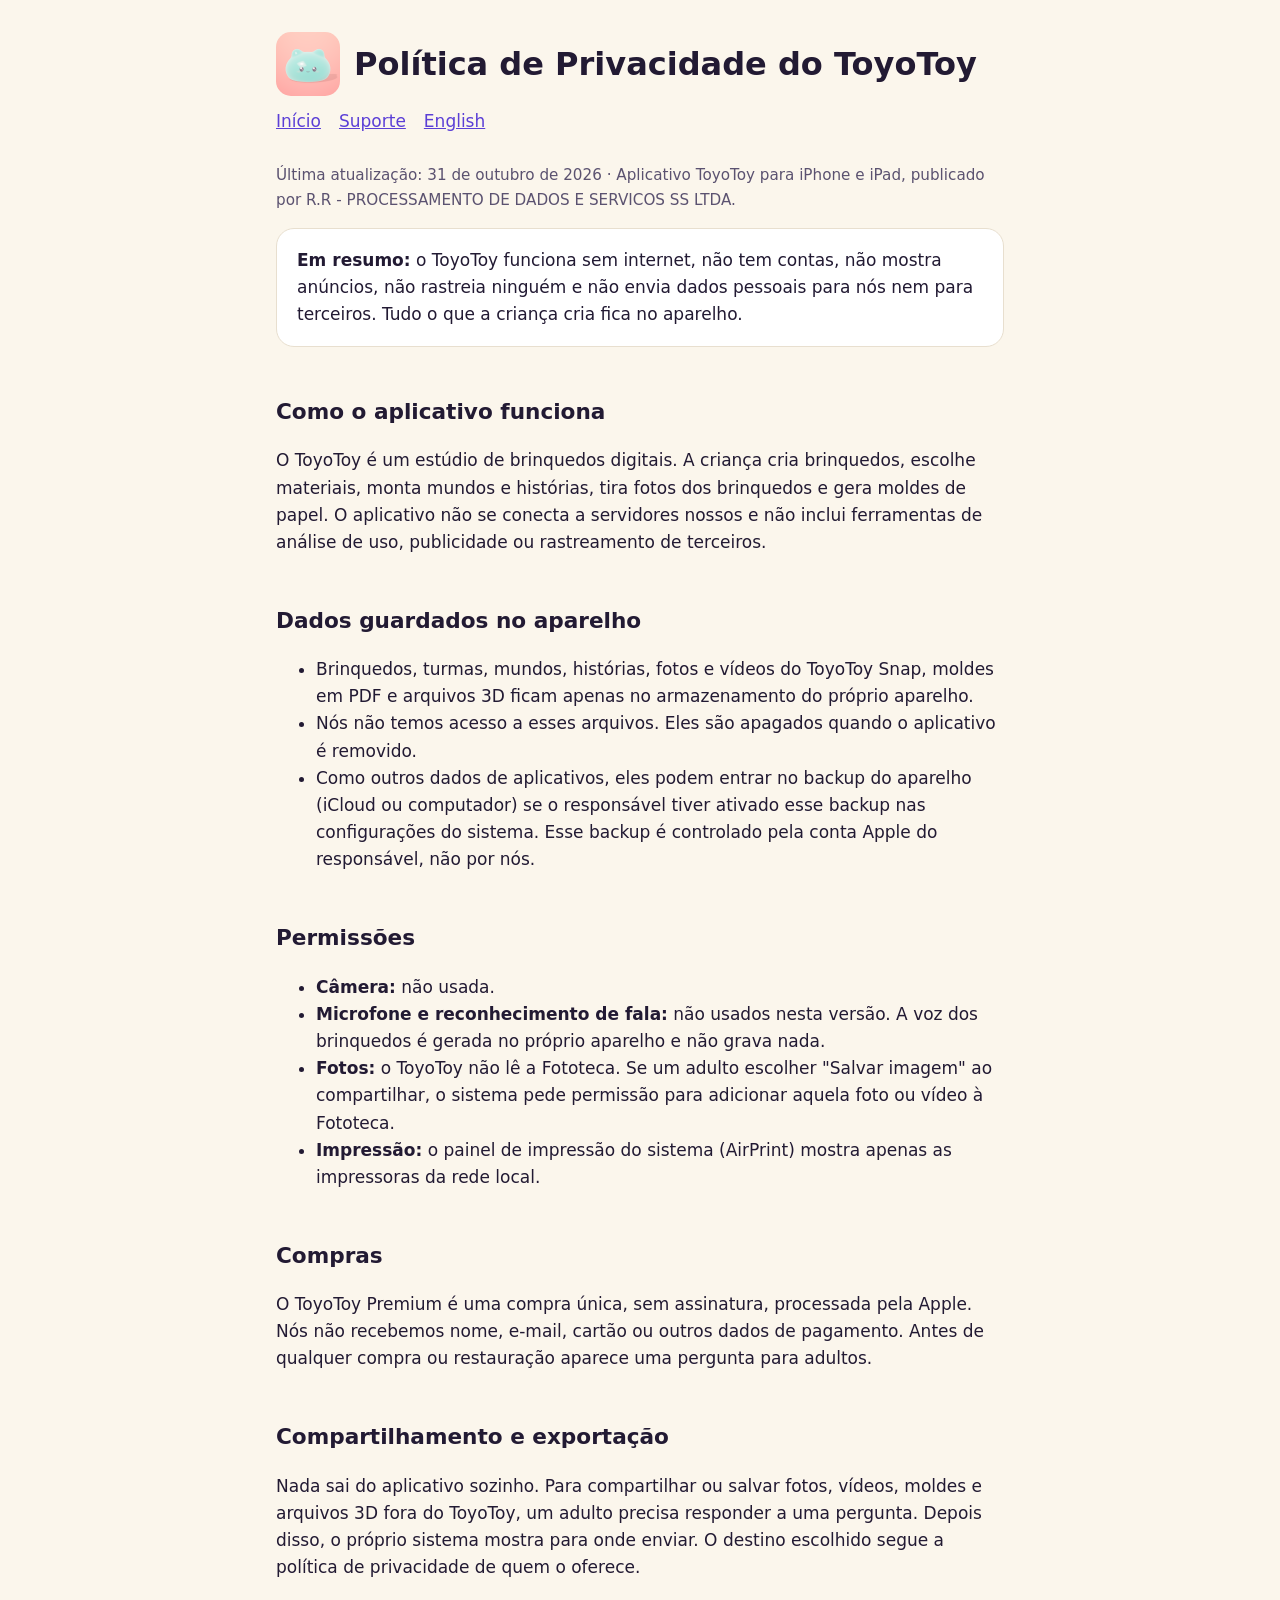
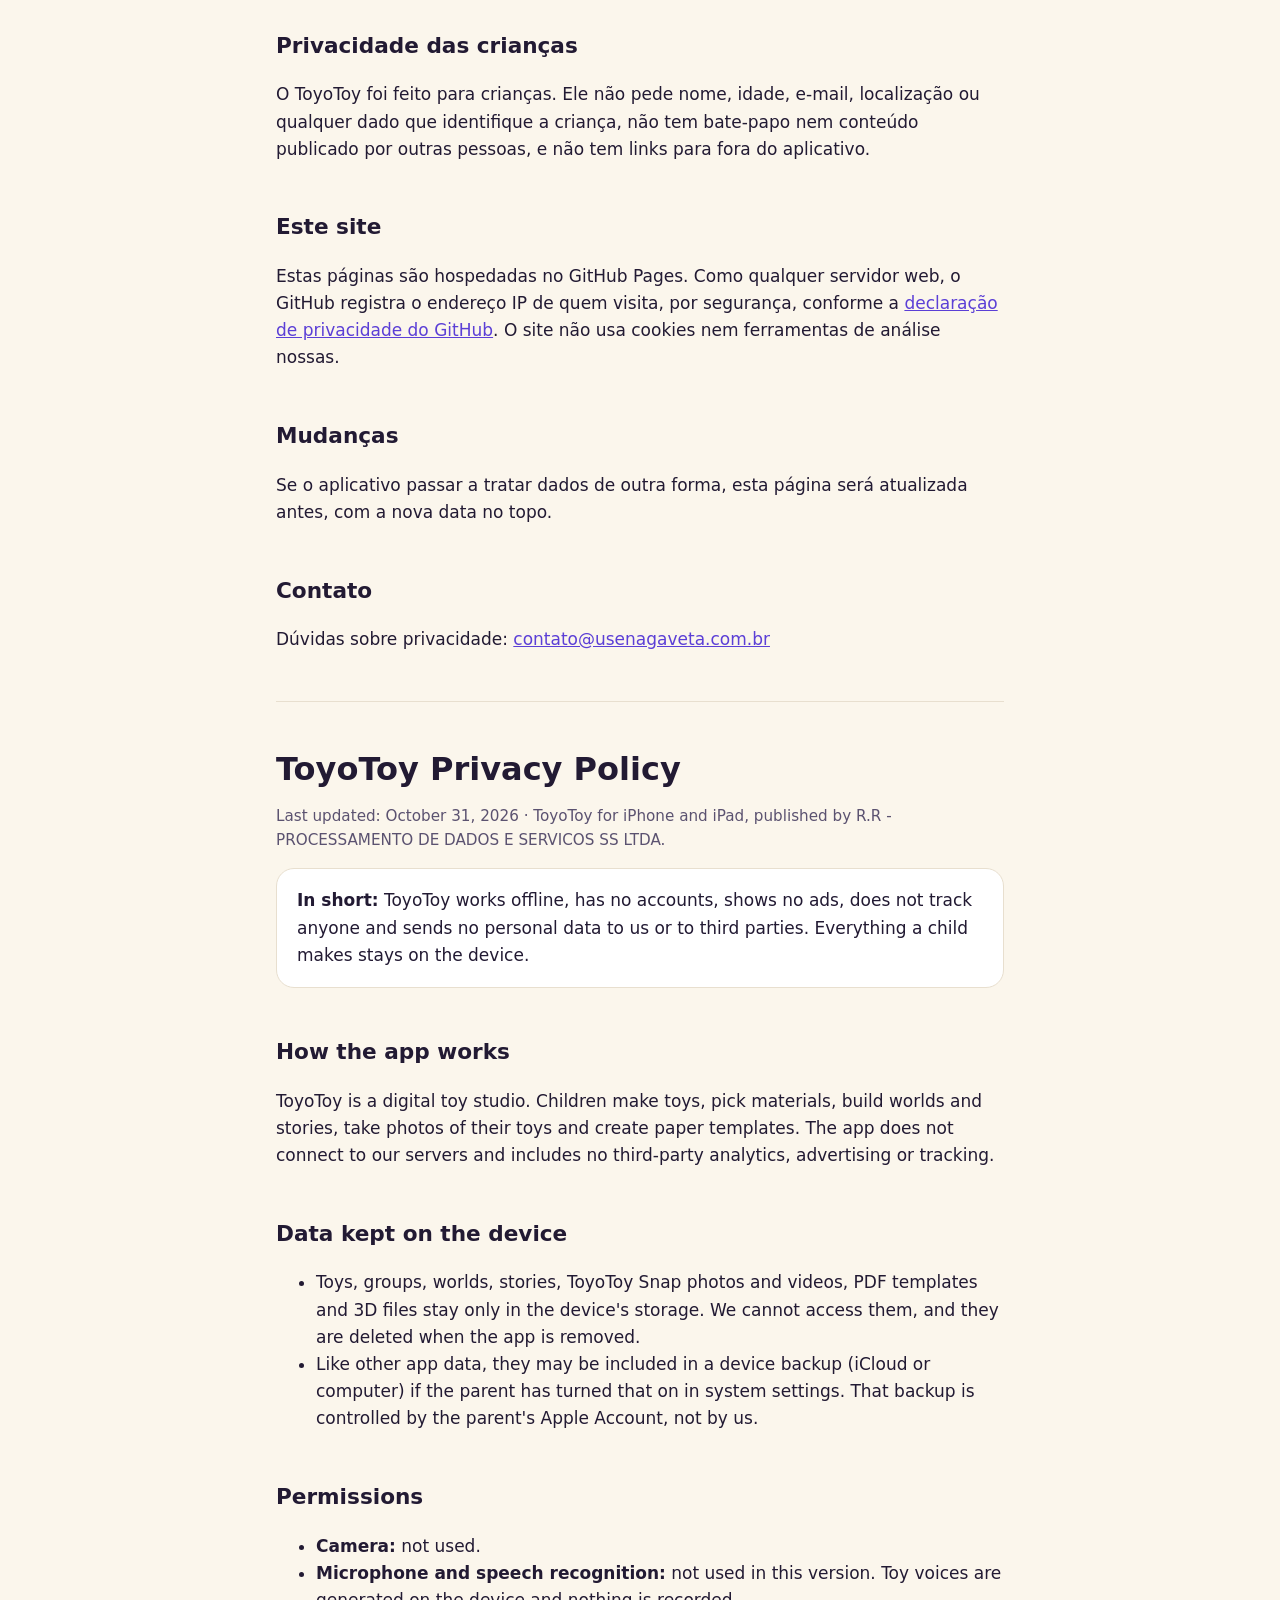
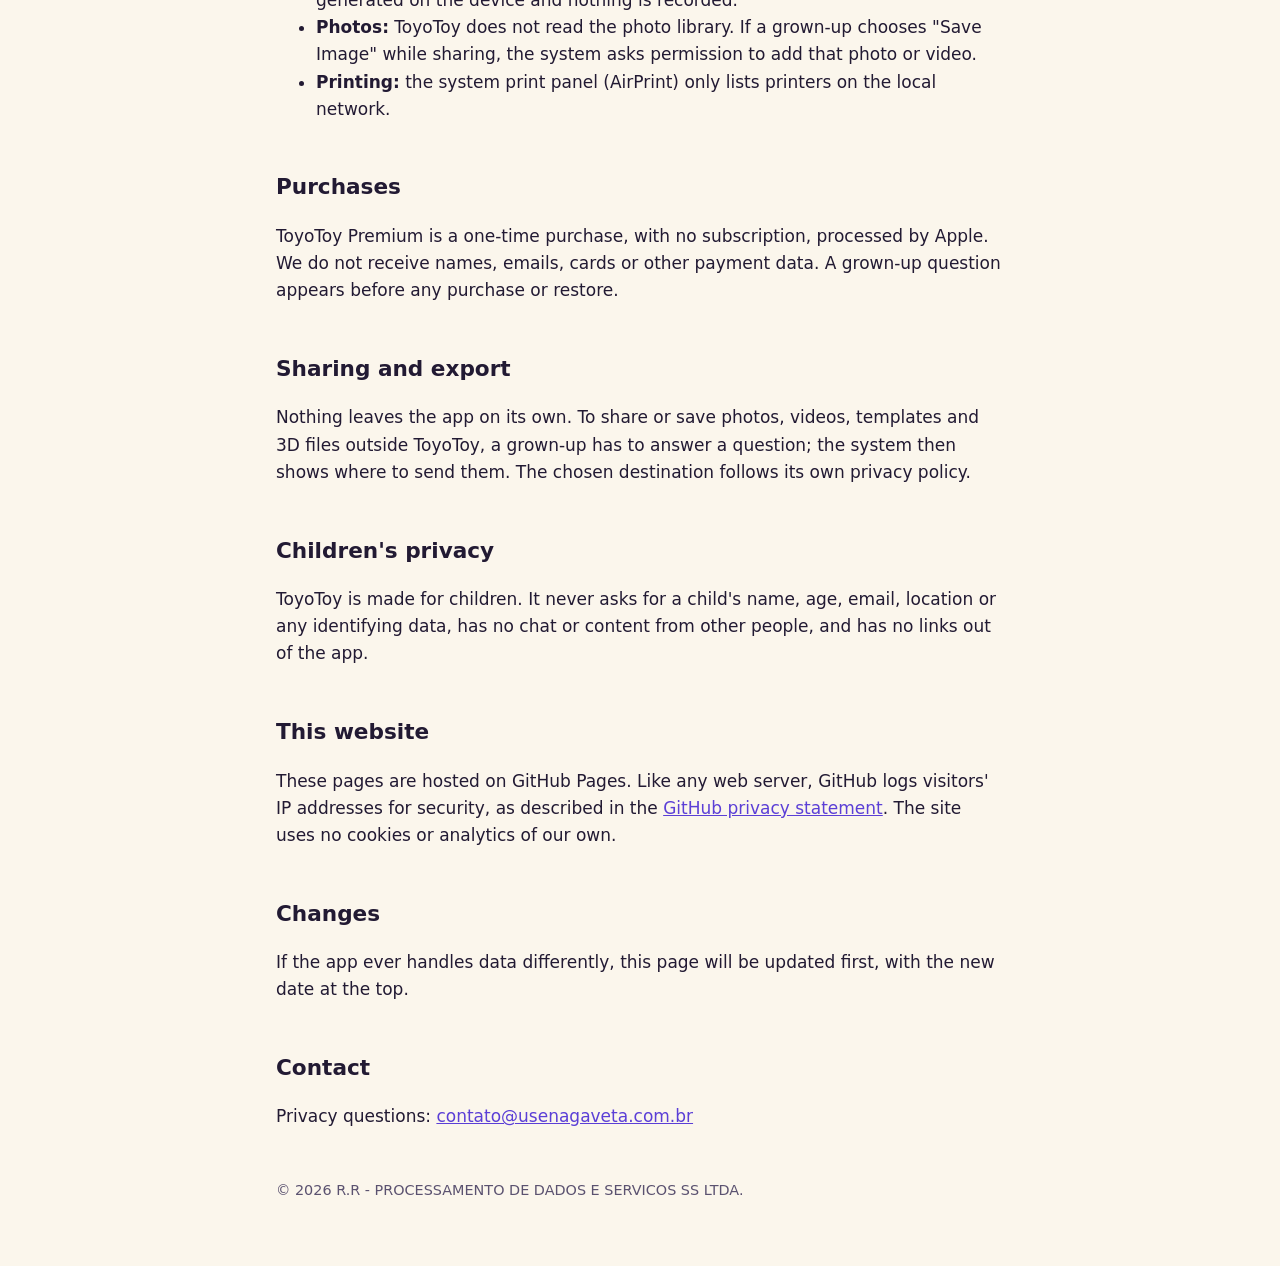
==== privacidade.html @ 82be29bc "Site público do ToyoToy: suporte e privacidade Co-Authored-By: Claude Opus 5.5 <noreply@anthropic.co" ====
<!doctype html>
<html lang="pt-BR">
<head>
<meta charset="utf-8">
<meta name="viewport" content="width=device-width, initial-scale=1">
<title>Privacidade ToyoToy</title>
<link rel="stylesheet" href="estilo.css">
</head>
<body>
<main>
<header><img src="icone.png" alt=""><h1>Política de Privacidade do ToyoToy</h1></header>
<nav><a href="index.html">Início</a><a href="suporte.html">Suporte</a><a href="#en">English</a></nav>
<p class="muted">Última atualização: 31 de outubro de 2026 · Aplicativo ToyoToy para iPhone e iPad, publicado por
R.R - PROCESSAMENTO DE DADOS E SERVICOS SS LTDA.</p>

<div class="card"><strong>Em resumo:</strong> o ToyoToy funciona sem internet, não tem contas, não mostra anúncios, não
rastreia ninguém e não envia dados pessoais para nós nem para terceiros. Tudo o que a criança cria fica no aparelho.</div>

<h2>Como o aplicativo funciona</h2>
<p>O ToyoToy é um estúdio de brinquedos digitais. A criança cria brinquedos, escolhe materiais, monta mundos e histórias,
tira fotos dos brinquedos e gera moldes de papel. O aplicativo não se conecta a servidores nossos e não inclui
ferramentas de análise de uso, publicidade ou rastreamento de terceiros.</p>

<h2>Dados guardados no aparelho</h2>
<ul>
<li>Brinquedos, turmas, mundos, histórias, fotos e vídeos do ToyoToy Snap, moldes em PDF e arquivos 3D ficam
apenas no armazenamento do próprio aparelho.</li>
<li>Nós não temos acesso a esses arquivos. Eles são apagados quando o aplicativo é removido.</li>
<li>Como outros dados de aplicativos, eles podem entrar no backup do aparelho (iCloud ou computador) se o
responsável tiver ativado esse backup nas configurações do sistema. Esse backup é controlado pela conta Apple do
responsável, não por nós.</li>
</ul>

<h2>Permissões</h2>
<ul>
<li><strong>Câmera:</strong> não usada.</li>
<li><strong>Microfone e reconhecimento de fala:</strong> não usados nesta versão. A voz dos brinquedos é gerada no
próprio aparelho e não grava nada.</li>
<li><strong>Fotos:</strong> o ToyoToy não lê a Fototeca. Se um adulto escolher "Salvar imagem" ao compartilhar, o
sistema pede permissão para adicionar aquela foto ou vídeo à Fototeca.</li>
<li><strong>Impressão:</strong> o painel de impressão do sistema (AirPrint) mostra apenas as impressoras da rede local.</li>
</ul>

<h2>Compras</h2>
<p>O ToyoToy Premium é uma compra única, sem assinatura, processada pela Apple. Nós não recebemos nome, e-mail, cartão
ou outros dados de pagamento. Antes de qualquer compra ou restauração aparece uma pergunta para adultos.</p>

<h2>Compartilhamento e exportação</h2>
<p>Nada sai do aplicativo sozinho. Para compartilhar ou salvar fotos, vídeos, moldes e arquivos 3D fora do ToyoToy, um
adulto precisa responder a uma pergunta. Depois disso, o próprio sistema mostra para onde enviar. O destino escolhido
segue a política de privacidade de quem o oferece.</p>

<h2>Privacidade das crianças</h2>
<p>O ToyoToy foi feito para crianças. Ele não pede nome, idade, e-mail, localização ou qualquer dado que identifique a
criança, não tem bate-papo nem conteúdo publicado por outras pessoas, e não tem links para fora do aplicativo.</p>

<h2>Este site</h2>
<p>Estas páginas são hospedadas no GitHub Pages. Como qualquer servidor web, o GitHub registra o endereço IP de quem
visita, por segurança, conforme a <a href="https://docs.github.com/site-policy/privacy-policies/github-general-privacy-statement">declaração de privacidade do GitHub</a>.
O site não usa cookies nem ferramentas de análise nossas.</p>

<h2>Mudanças</h2>
<p>Se o aplicativo passar a tratar dados de outra forma, esta página será atualizada antes, com a nova data no topo.</p>

<h2>Contato</h2>
<p>Dúvidas sobre privacidade: <a href="mailto:contato@usenagaveta.com.br">contato@usenagaveta.com.br</a></p>

<hr>

<section id="en" lang="en">
<h1>ToyoToy Privacy Policy</h1>
<p class="muted">Last updated: October 31, 2026 · ToyoToy for iPhone and iPad, published by R.R - PROCESSAMENTO DE DADOS E SERVICOS SS LTDA.</p>
<div class="card"><strong>In short:</strong> ToyoToy works offline, has no accounts, shows no ads, does not track anyone
and sends no personal data to us or to third parties. Everything a child makes stays on the device.</div>
<h2>How the app works</h2>
<p>ToyoToy is a digital toy studio. Children make toys, pick materials, build worlds and stories, take photos of their
toys and create paper templates. The app does not connect to our servers and includes no third-party analytics,
advertising or tracking.</p>
<h2>Data kept on the device</h2>
<ul>
<li>Toys, groups, worlds, stories, ToyoToy Snap photos and videos, PDF templates and 3D files stay only in the device's
storage. We cannot access them, and they are deleted when the app is removed.</li>
<li>Like other app data, they may be included in a device backup (iCloud or computer) if the parent has turned that on in
system settings. That backup is controlled by the parent's Apple Account, not by us.</li>
</ul>
<h2>Permissions</h2>
<ul>
<li><strong>Camera:</strong> not used.</li>
<li><strong>Microphone and speech recognition:</strong> not used in this version. Toy voices are generated on the device
and nothing is recorded.</li>
<li><strong>Photos:</strong> ToyoToy does not read the photo library. If a grown-up chooses "Save Image" while sharing, the
system asks permission to add that photo or video.</li>
<li><strong>Printing:</strong> the system print panel (AirPrint) only lists printers on the local network.</li>
</ul>
<h2>Purchases</h2>
<p>ToyoToy Premium is a one-time purchase, with no subscription, processed by Apple. We do not receive names, emails,
cards or other payment data. A grown-up question appears before any purchase or restore.</p>
<h2>Sharing and export</h2>
<p>Nothing leaves the app on its own. To share or save photos, videos, templates and 3D files outside ToyoToy, a grown-up
has to answer a question; the system then shows where to send them. The chosen destination follows its own privacy
policy.</p>
<h2>Children's privacy</h2>
<p>ToyoToy is made for children. It never asks for a child's name, age, email, location or any identifying data, has no
chat or content from other people, and has no links out of the app.</p>
<h2>This website</h2>
<p>These pages are hosted on GitHub Pages. Like any web server, GitHub logs visitors' IP addresses for security, as
described in the <a href="https://docs.github.com/site-policy/privacy-policies/github-general-privacy-statement">GitHub
privacy statement</a>. The site uses no cookies or analytics of our own.</p>
<h2>Changes</h2>
<p>If the app ever handles data differently, this page will be updated first, with the new date at the top.</p>
<h2>Contact</h2>
<p>Privacy questions: <a href="mailto:contato@usenagaveta.com.br">contato@usenagaveta.com.br</a></p>
</section>
<footer>© 2026 R.R - PROCESSAMENTO DE DADOS E SERVICOS SS LTDA.</footer>
</main>
</body>
</html>
---- estilo.css ----
:root {
  --paper: #fbf6ec; --ink: #221a33; --ink2: #5b5270; --accent: #5b3fd6; --card: #ffffff; --line: #e8dfcf;
}
@media (prefers-color-scheme: dark) {
  :root { --paper: #17131f; --ink: #f3eefb; --ink2: #b9b0cc; --accent: #a993ff; --card: #221c2e; --line: #352d45; }
}
* { box-sizing: border-box; }
body {
  margin: 0; background: var(--paper); color: var(--ink);
  font: 17px/1.6 ui-rounded, -apple-system, "SF Pro Rounded", system-ui, sans-serif;
}
main { max-width: 760px; margin: 0 auto; padding: 32px 16px 64px; }
header { display: flex; align-items: center; gap: 14px; margin-bottom: 8px; }
header img { width: 64px; height: 64px; border-radius: 15px; }
h1 { font-size: 2rem; line-height: 1.2; margin: 0; }
h2 { margin-top: 2.2em; font-size: 1.35rem; }
h3 { margin-top: 1.6em; font-size: 1.1rem; }
p, li { color: var(--ink); }
.muted { color: var(--ink2); font-size: .95rem; }
a { color: var(--accent); }
nav { display: flex; gap: 18px; flex-wrap: wrap; margin: 12px 0 28px; }
.card { background: var(--card); border: 1px solid var(--line); border-radius: 18px; padding: 18px 20px; margin: 16px 0; }
hr { border: 0; border-top: 1px solid var(--line); margin: 48px 0; }
footer { margin-top: 48px; color: var(--ink2); font-size: .9rem; }
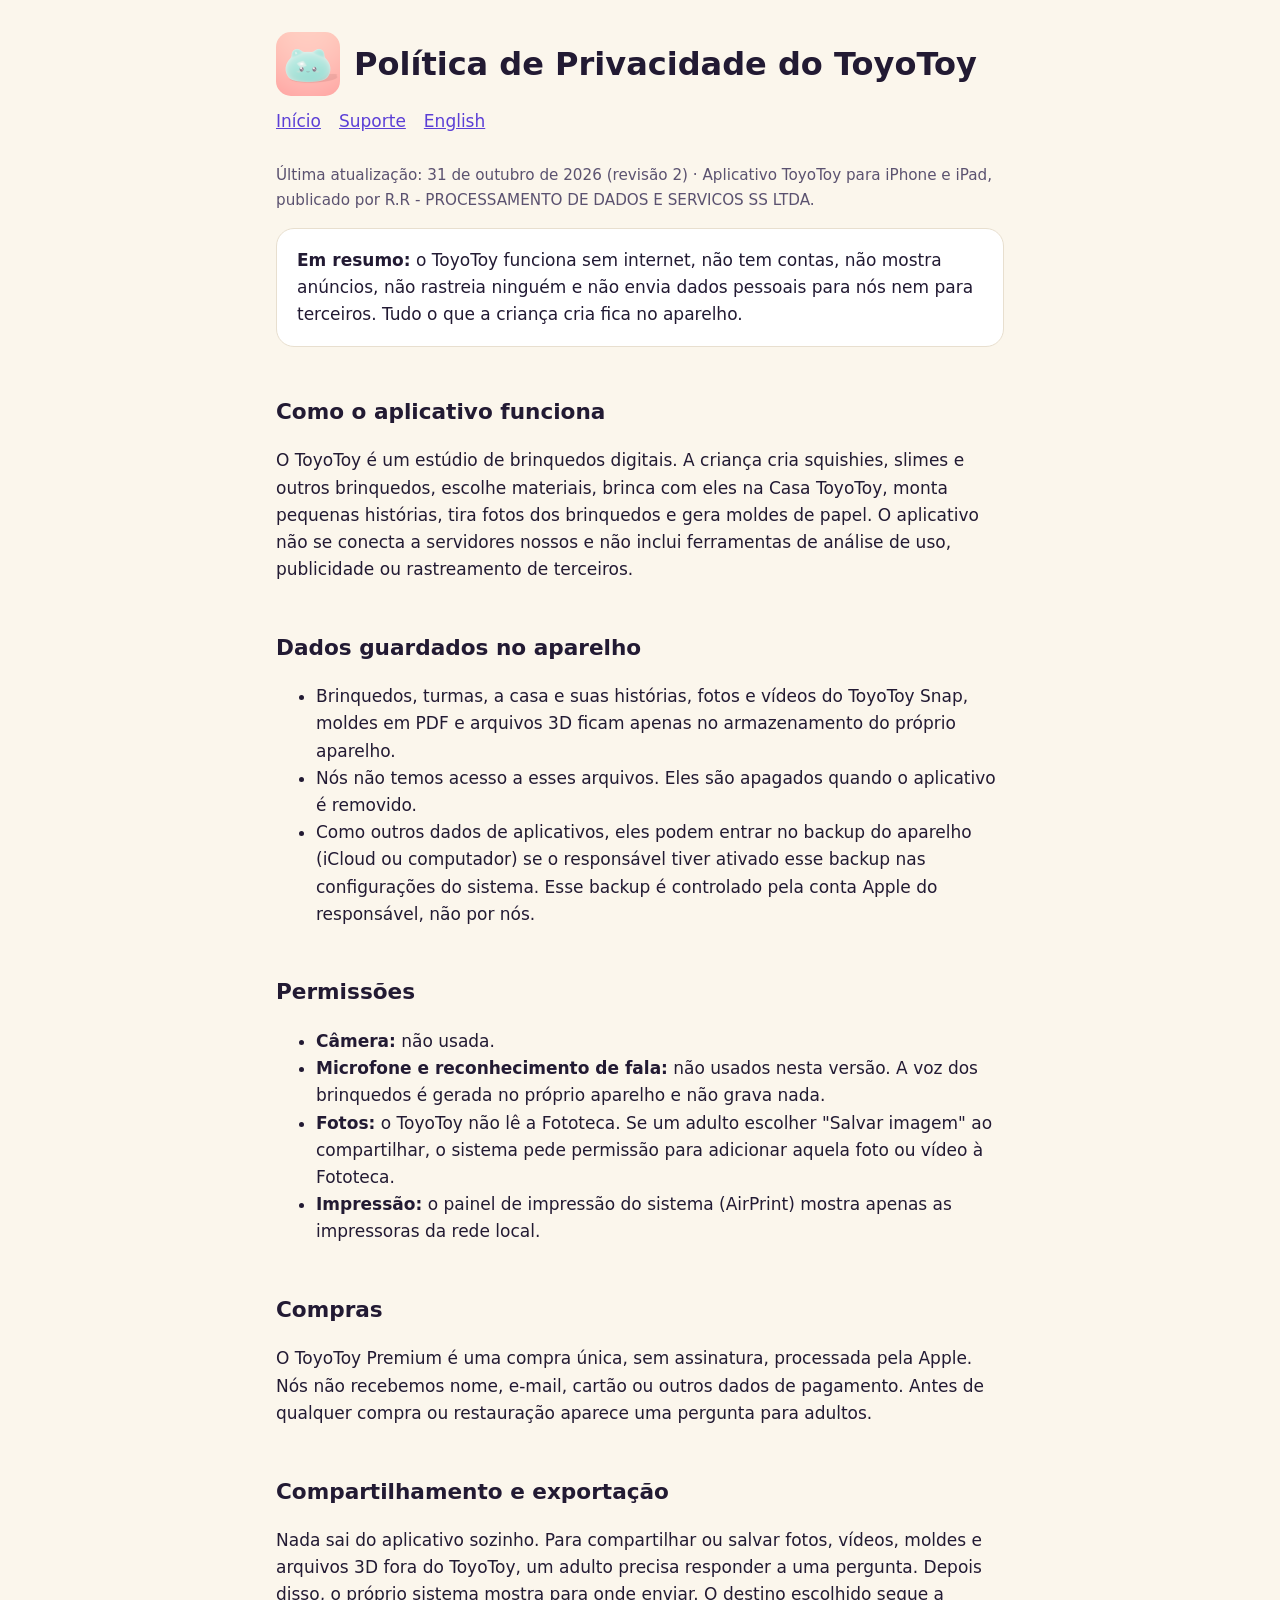
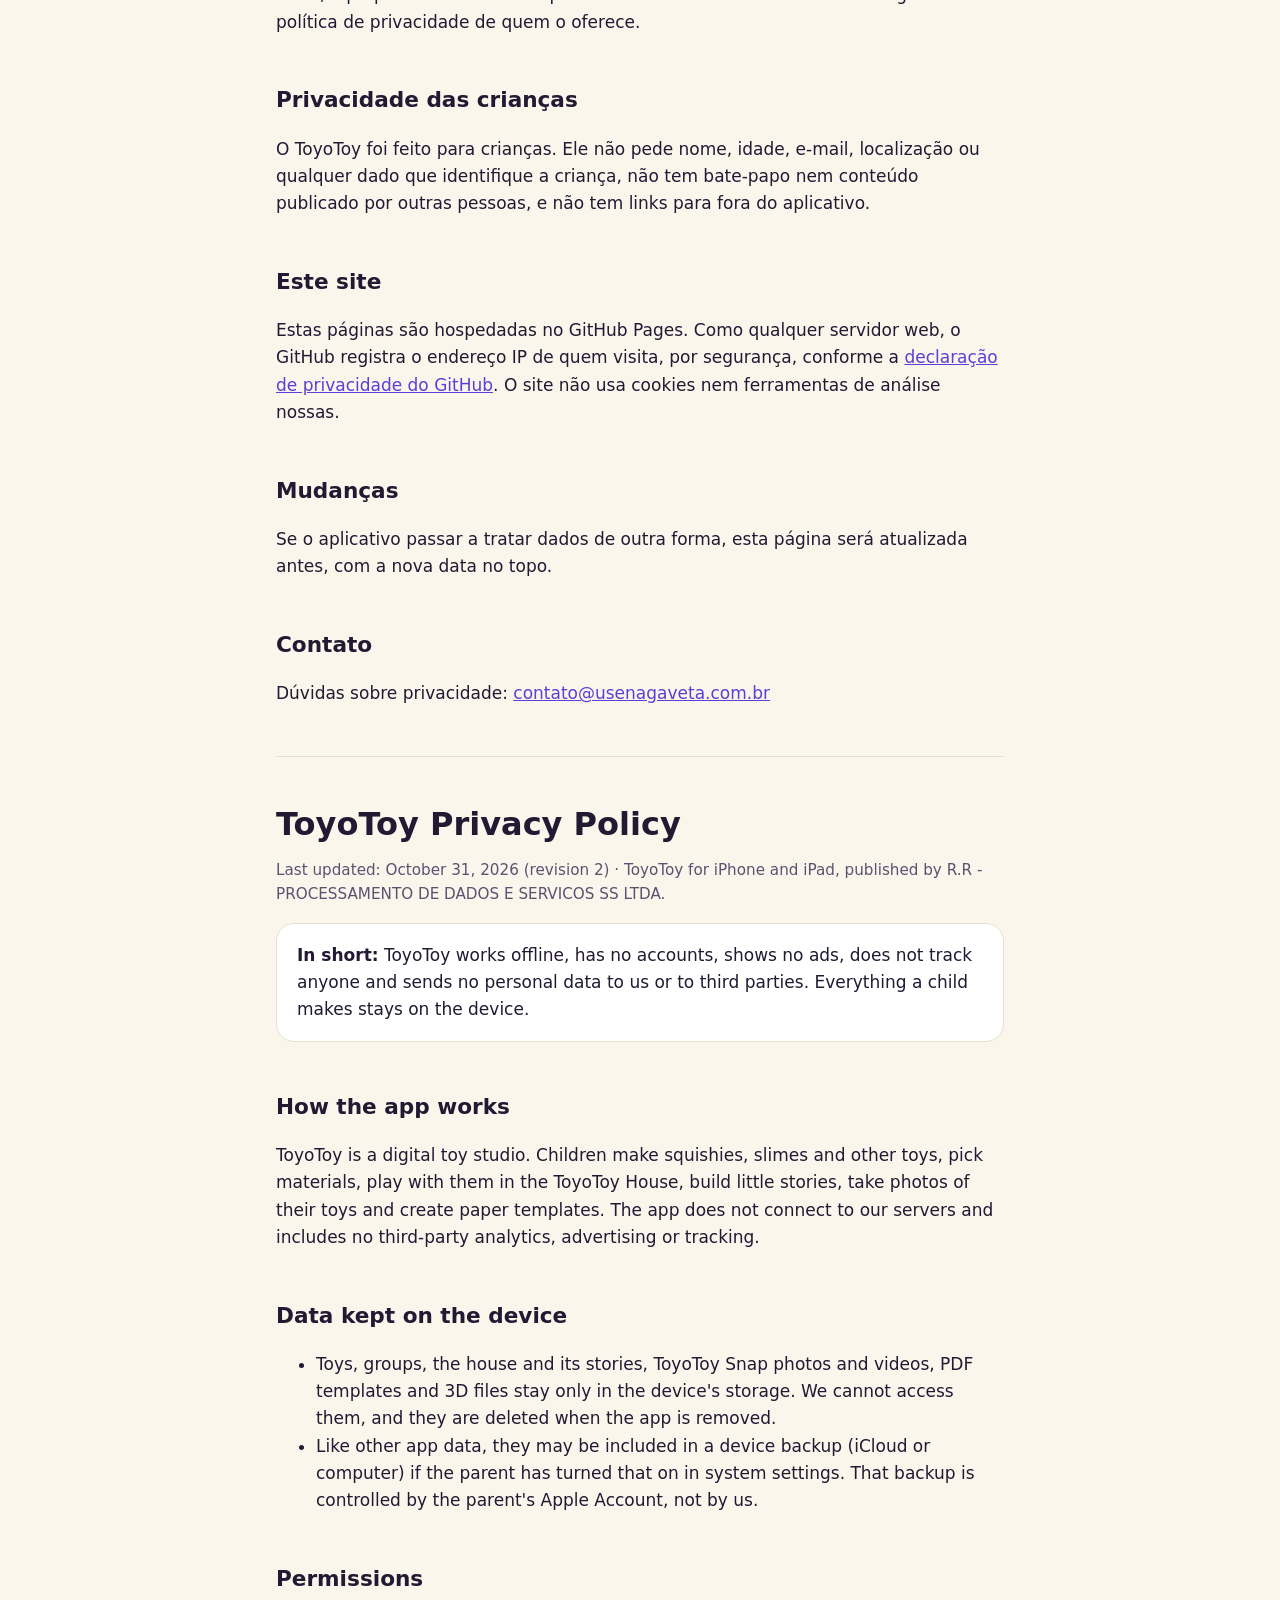
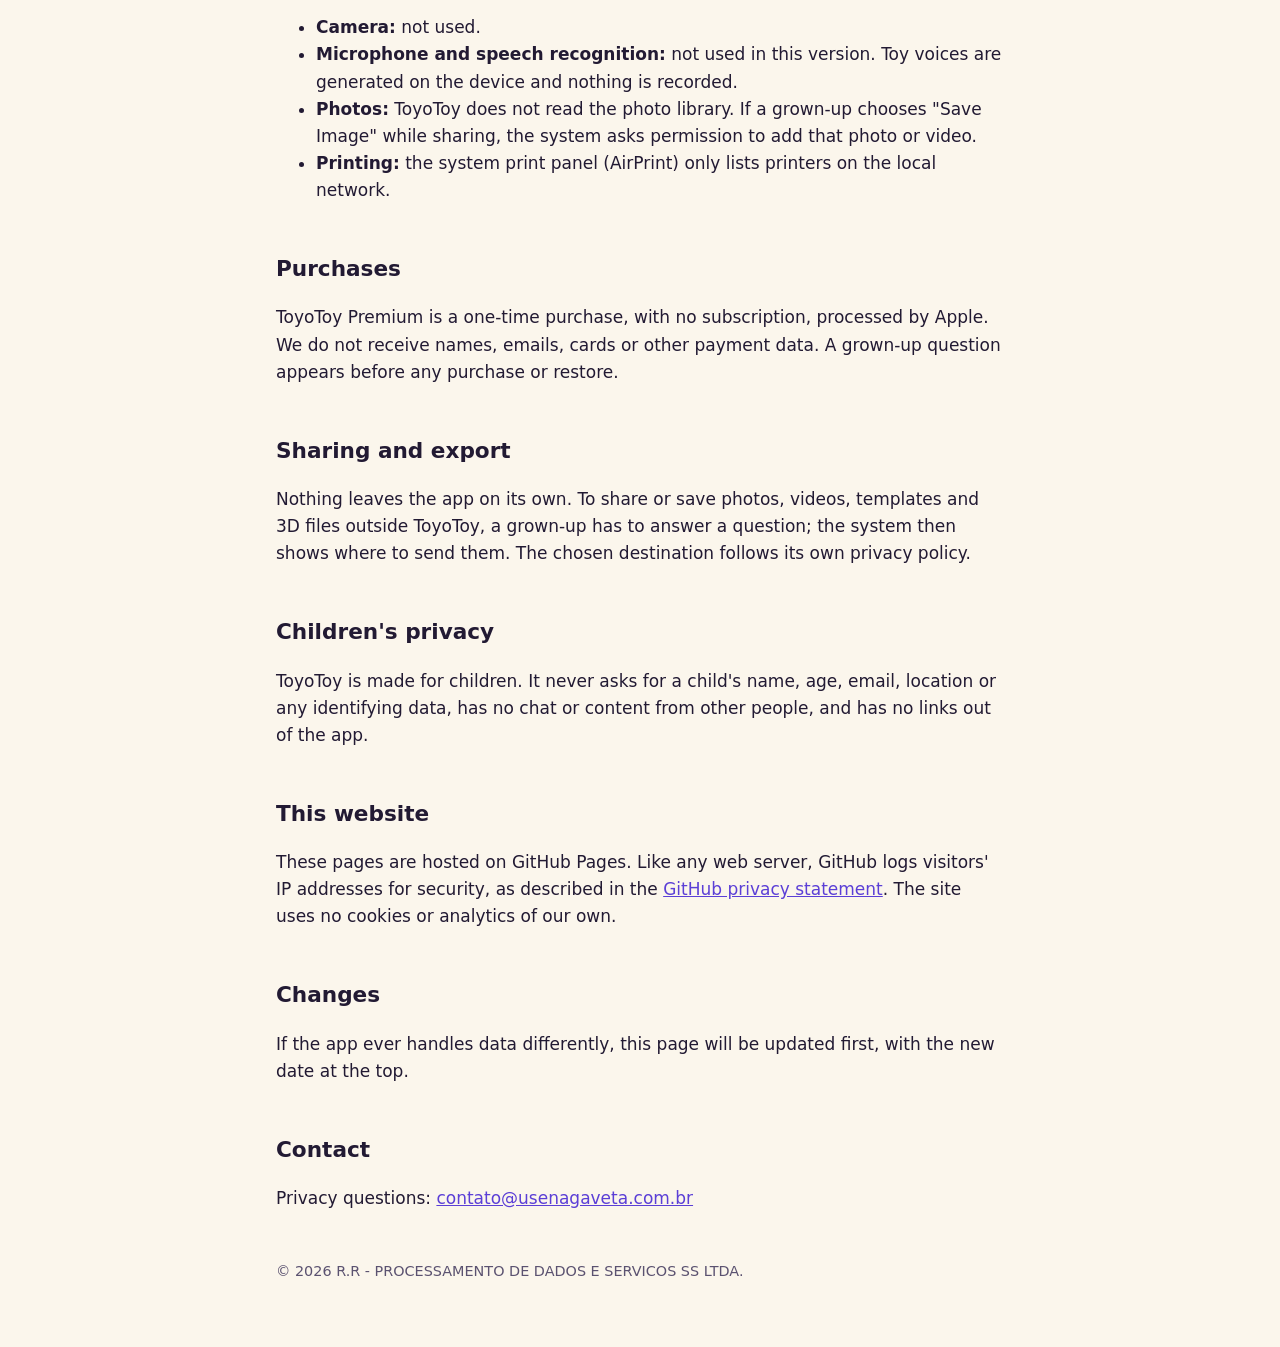
==== commit 3408a858: "Casa ToyoToy no lugar de mundos; identidade squishy e slime Co-Authored-By: Claude Opus 5.5 <noreply" ====
--- a/privacidade.html
+++ b/privacidade.html
@@ -10,20 +10,20 @@
 <main>
 <header><img src="icone.png" alt=""><h1>Política de Privacidade do ToyoToy</h1></header>
 <nav><a href="index.html">Início</a><a href="suporte.html">Suporte</a><a href="#en">English</a></nav>
-<p class="muted">Última atualização: 31 de outubro de 2026 · Aplicativo ToyoToy para iPhone e iPad, publicado por
+<p class="muted">Última atualização: 31 de outubro de 2026 (revisão 2) · Aplicativo ToyoToy para iPhone e iPad, publicado por
 R.R - PROCESSAMENTO DE DADOS E SERVICOS SS LTDA.</p>
 
 <div class="card"><strong>Em resumo:</strong> o ToyoToy funciona sem internet, não tem contas, não mostra anúncios, não
 rastreia ninguém e não envia dados pessoais para nós nem para terceiros. Tudo o que a criança cria fica no aparelho.</div>
 
 <h2>Como o aplicativo funciona</h2>
-<p>O ToyoToy é um estúdio de brinquedos digitais. A criança cria brinquedos, escolhe materiais, monta mundos e histórias,
+<p>O ToyoToy é um estúdio de brinquedos digitais. A criança cria squishies, slimes e outros brinquedos, escolhe materiais, brinca com eles na Casa ToyoToy, monta pequenas histórias,
 tira fotos dos brinquedos e gera moldes de papel. O aplicativo não se conecta a servidores nossos e não inclui
 ferramentas de análise de uso, publicidade ou rastreamento de terceiros.</p>
 
 <h2>Dados guardados no aparelho</h2>
 <ul>
-<li>Brinquedos, turmas, mundos, histórias, fotos e vídeos do ToyoToy Snap, moldes em PDF e arquivos 3D ficam
+<li>Brinquedos, turmas, a casa e suas histórias, fotos e vídeos do ToyoToy Snap, moldes em PDF e arquivos 3D ficam
 apenas no armazenamento do próprio aparelho.</li>
 <li>Nós não temos acesso a esses arquivos. Eles são apagados quando o aplicativo é removido.</li>
 <li>Como outros dados de aplicativos, eles podem entrar no backup do aparelho (iCloud ou computador) se o
@@ -69,16 +69,16 @@
 
 <section id="en" lang="en">
 <h1>ToyoToy Privacy Policy</h1>
-<p class="muted">Last updated: October 31, 2026 · ToyoToy for iPhone and iPad, published by R.R - PROCESSAMENTO DE DADOS E SERVICOS SS LTDA.</p>
+<p class="muted">Last updated: October 31, 2026 (revision 2) · ToyoToy for iPhone and iPad, published by R.R - PROCESSAMENTO DE DADOS E SERVICOS SS LTDA.</p>
 <div class="card"><strong>In short:</strong> ToyoToy works offline, has no accounts, shows no ads, does not track anyone
 and sends no personal data to us or to third parties. Everything a child makes stays on the device.</div>
 <h2>How the app works</h2>
-<p>ToyoToy is a digital toy studio. Children make toys, pick materials, build worlds and stories, take photos of their
+<p>ToyoToy is a digital toy studio. Children make squishies, slimes and other toys, pick materials, play with them in the ToyoToy House, build little stories, take photos of their
 toys and create paper templates. The app does not connect to our servers and includes no third-party analytics,
 advertising or tracking.</p>
 <h2>Data kept on the device</h2>
 <ul>
-<li>Toys, groups, worlds, stories, ToyoToy Snap photos and videos, PDF templates and 3D files stay only in the device's
+<li>Toys, groups, the house and its stories, ToyoToy Snap photos and videos, PDF templates and 3D files stay only in the device's
 storage. We cannot access them, and they are deleted when the app is removed.</li>
 <li>Like other app data, they may be included in a device backup (iCloud or computer) if the parent has turned that on in
 system settings. That backup is controlled by the parent's Apple Account, not by us.</li>
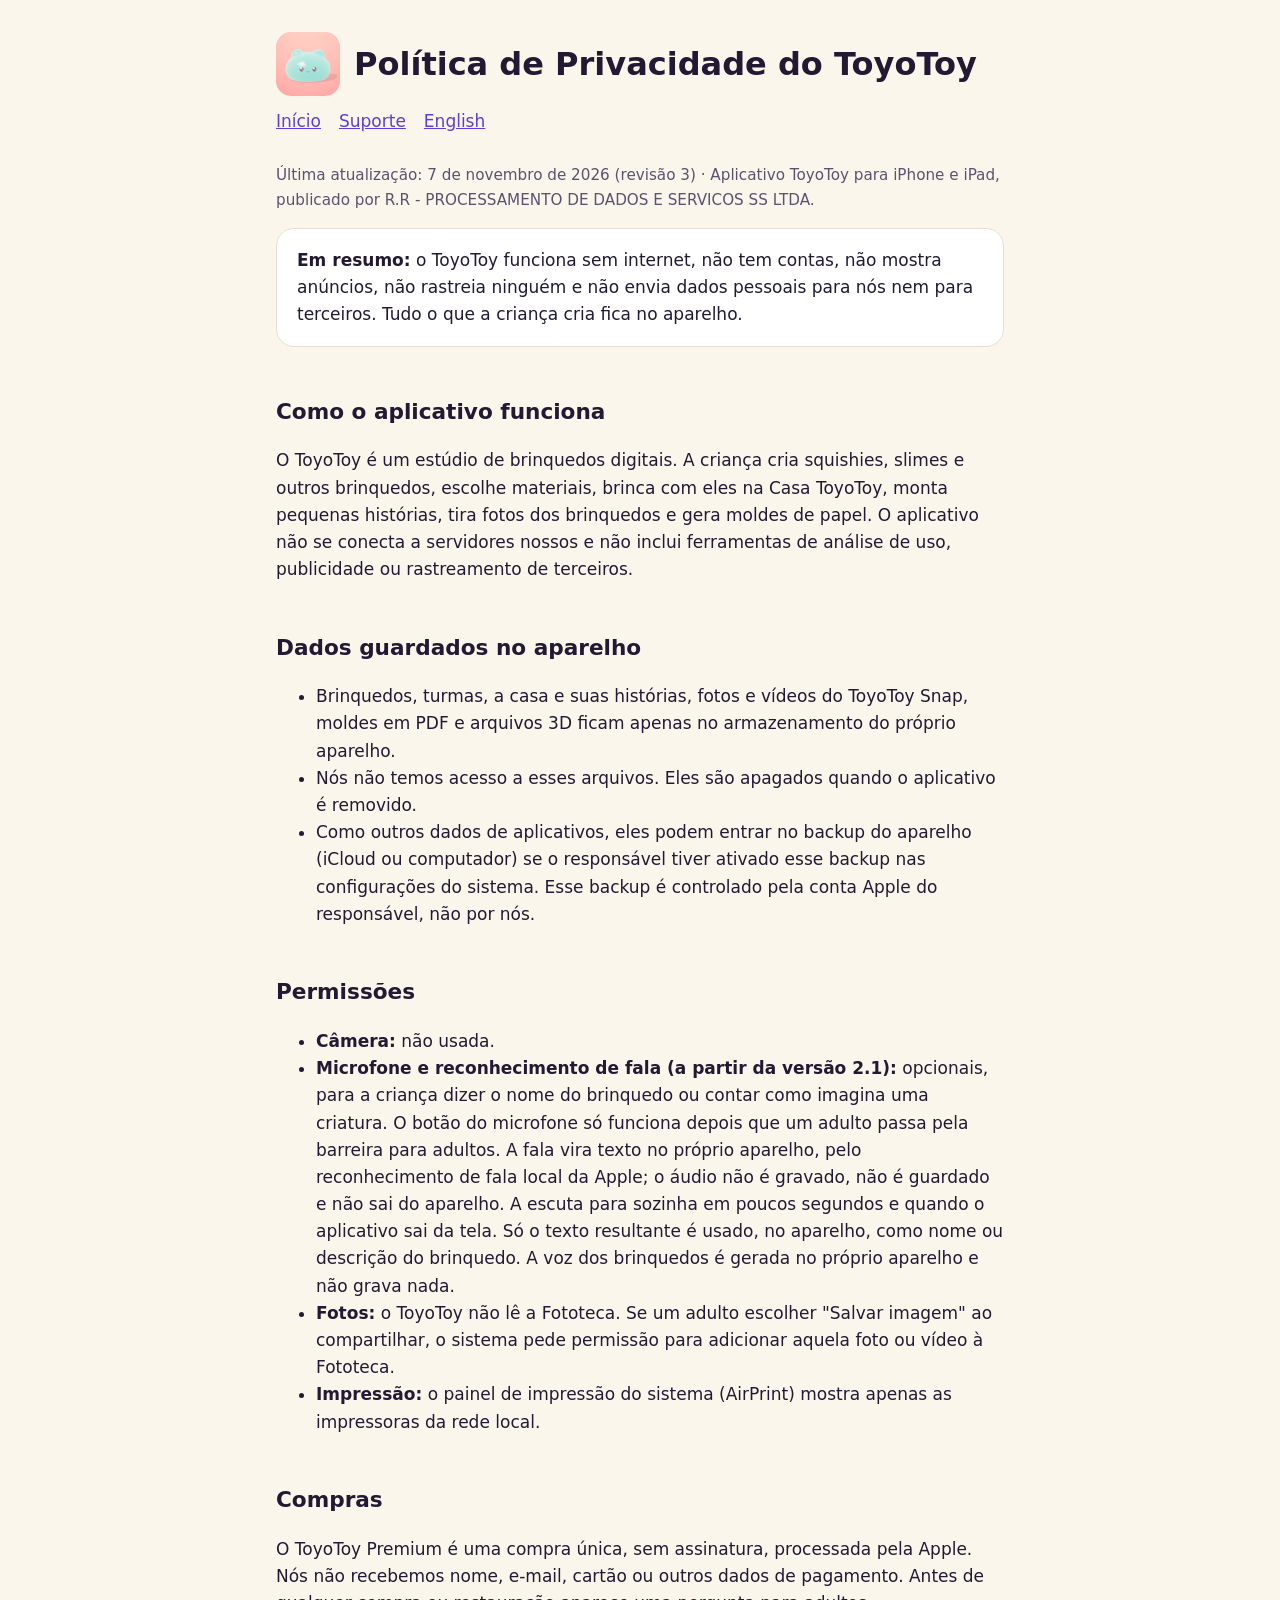
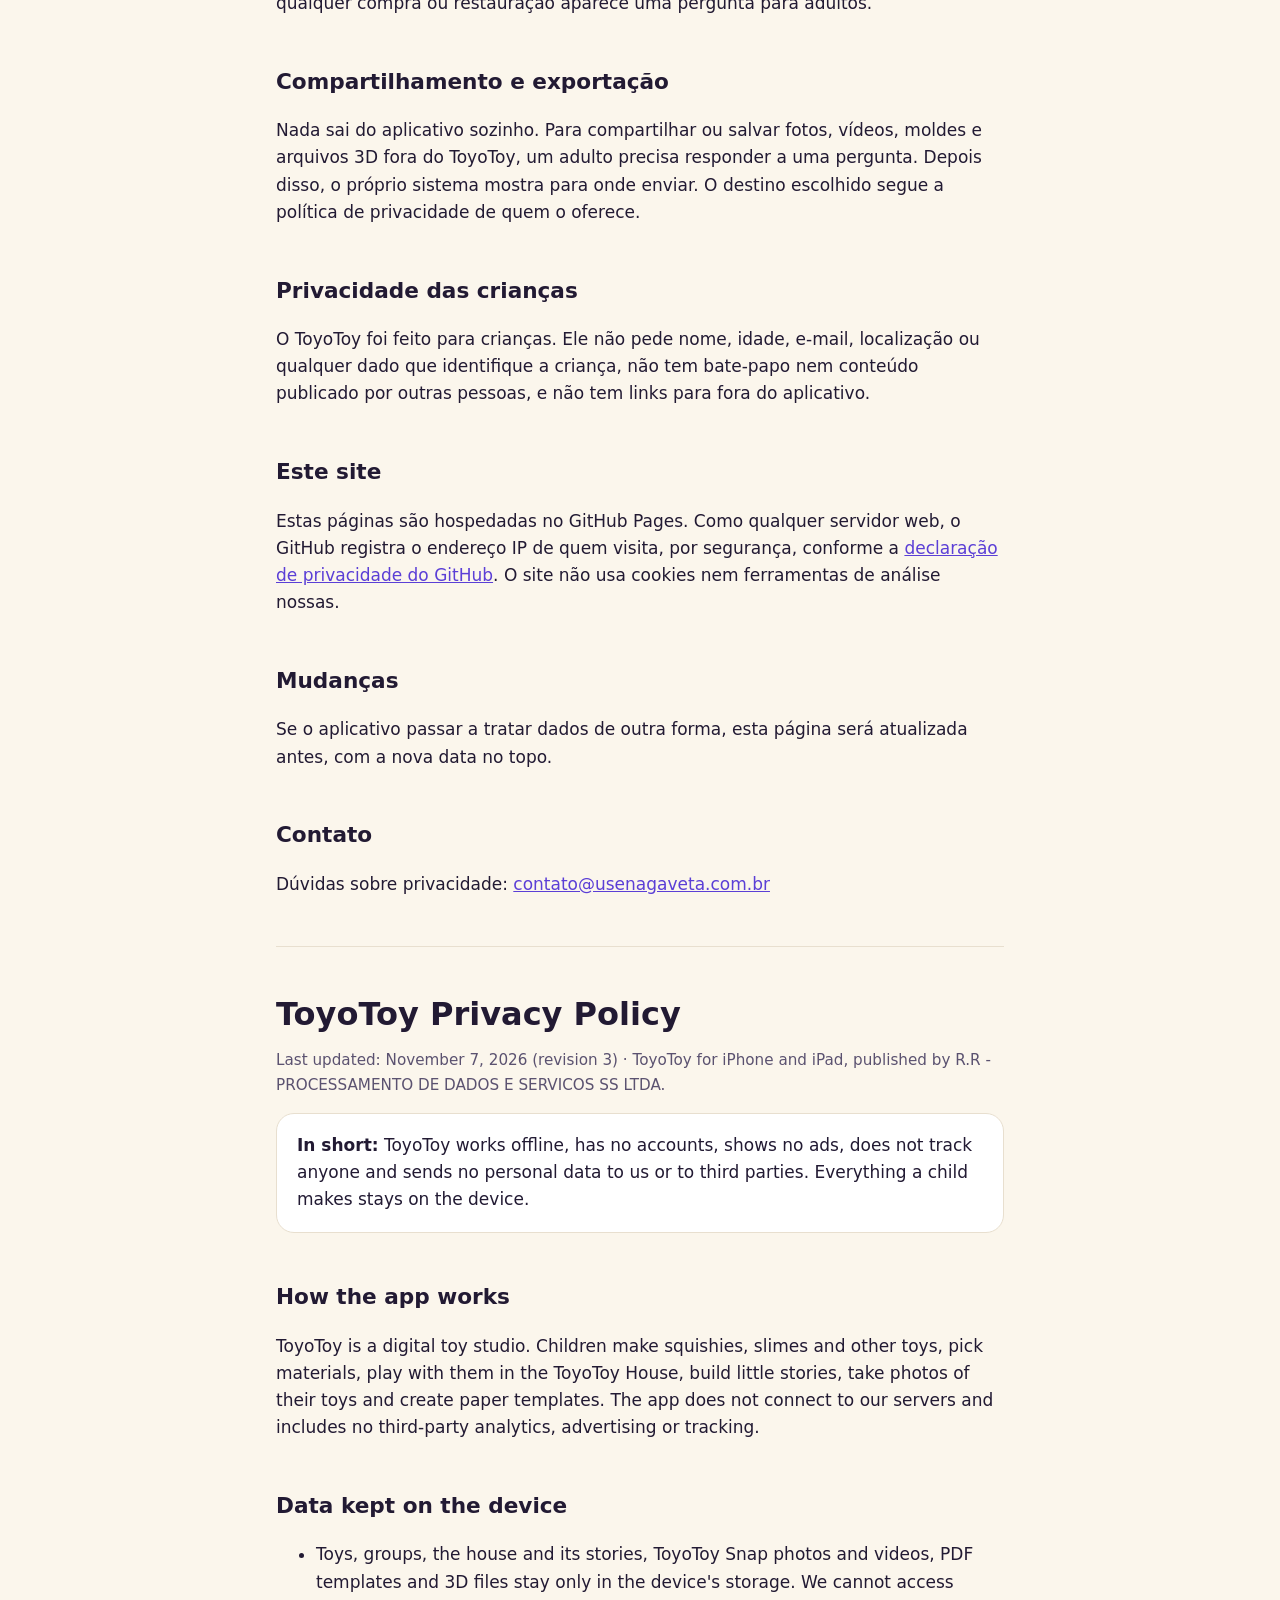
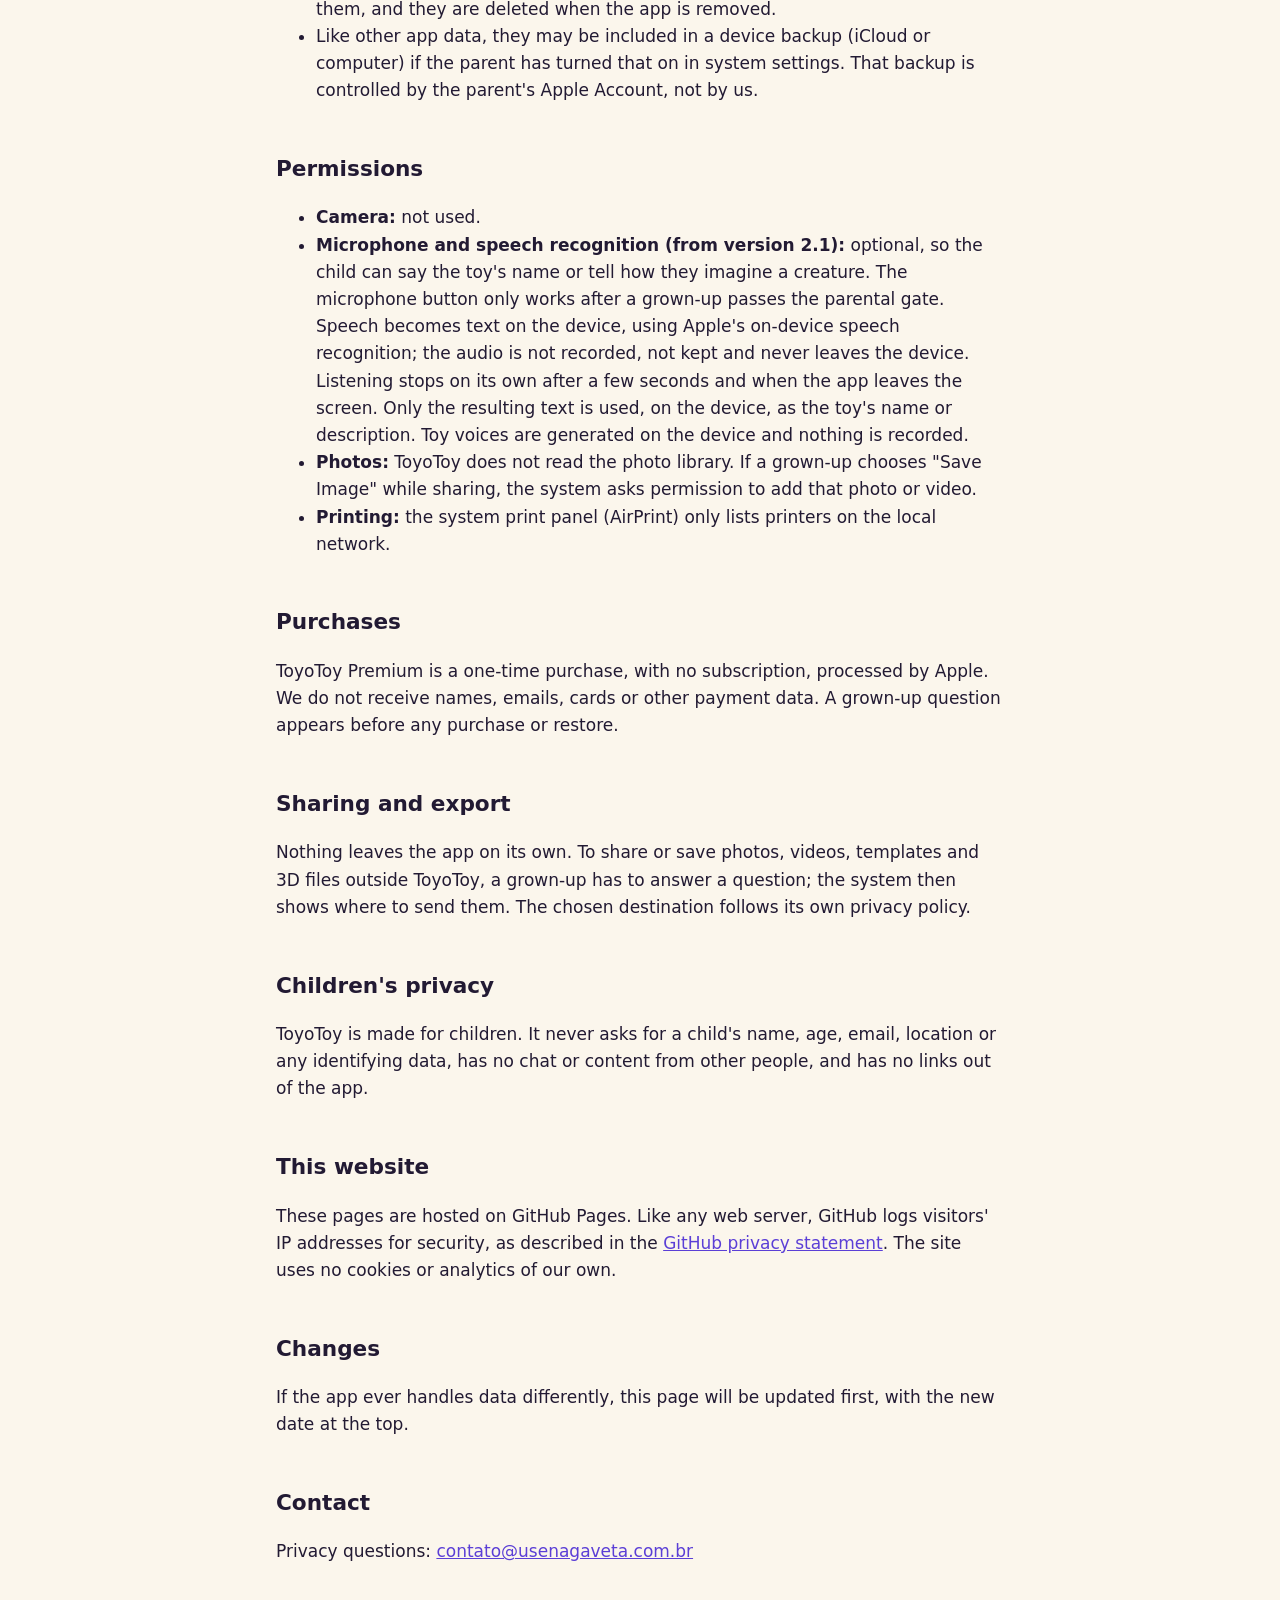
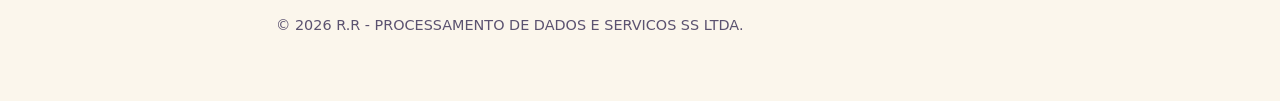
==== commit 57302972: "Privacidade: microfone opcional e local da versão 2.1 (revisão 3) Co-Authored-By: Claude Opus 5.5 <n" ====
--- a/privacidade.html
+++ b/privacidade.html
@@ -10,7 +10,7 @@
 <main>
 <header><img src="icone.png" alt=""><h1>Política de Privacidade do ToyoToy</h1></header>
 <nav><a href="index.html">Início</a><a href="suporte.html">Suporte</a><a href="#en">English</a></nav>
-<p class="muted">Última atualização: 31 de outubro de 2026 (revisão 2) · Aplicativo ToyoToy para iPhone e iPad, publicado por
+<p class="muted">Última atualização: 7 de novembro de 2026 (revisão 3) · Aplicativo ToyoToy para iPhone e iPad, publicado por
 R.R - PROCESSAMENTO DE DADOS E SERVICOS SS LTDA.</p>
 
 <div class="card"><strong>Em resumo:</strong> o ToyoToy funciona sem internet, não tem contas, não mostra anúncios, não
@@ -34,8 +34,12 @@
 <h2>Permissões</h2>
 <ul>
 <li><strong>Câmera:</strong> não usada.</li>
-<li><strong>Microfone e reconhecimento de fala:</strong> não usados nesta versão. A voz dos brinquedos é gerada no
-próprio aparelho e não grava nada.</li>
+<li><strong>Microfone e reconhecimento de fala (a partir da versão 2.1):</strong> opcionais, para a criança dizer o
+nome do brinquedo ou contar como imagina uma criatura. O botão do microfone só funciona depois que um adulto passa
+pela barreira para adultos. A fala vira texto no próprio aparelho, pelo reconhecimento de fala local da Apple; o
+áudio não é gravado, não é guardado e não sai do aparelho. A escuta para sozinha em poucos segundos e quando o
+aplicativo sai da tela. Só o texto resultante é usado, no aparelho, como nome ou descrição do brinquedo. A voz dos
+brinquedos é gerada no próprio aparelho e não grava nada.</li>
 <li><strong>Fotos:</strong> o ToyoToy não lê a Fototeca. Se um adulto escolher "Salvar imagem" ao compartilhar, o
 sistema pede permissão para adicionar aquela foto ou vídeo à Fototeca.</li>
 <li><strong>Impressão:</strong> o painel de impressão do sistema (AirPrint) mostra apenas as impressoras da rede local.</li>
@@ -69,7 +73,7 @@
 
 <section id="en" lang="en">
 <h1>ToyoToy Privacy Policy</h1>
-<p class="muted">Last updated: October 31, 2026 (revision 2) · ToyoToy for iPhone and iPad, published by R.R - PROCESSAMENTO DE DADOS E SERVICOS SS LTDA.</p>
+<p class="muted">Last updated: November 7, 2026 (revision 3) · ToyoToy for iPhone and iPad, published by R.R - PROCESSAMENTO DE DADOS E SERVICOS SS LTDA.</p>
 <div class="card"><strong>In short:</strong> ToyoToy works offline, has no accounts, shows no ads, does not track anyone
 and sends no personal data to us or to third parties. Everything a child makes stays on the device.</div>
 <h2>How the app works</h2>
@@ -86,8 +90,12 @@
 <h2>Permissions</h2>
 <ul>
 <li><strong>Camera:</strong> not used.</li>
-<li><strong>Microphone and speech recognition:</strong> not used in this version. Toy voices are generated on the device
-and nothing is recorded.</li>
+<li><strong>Microphone and speech recognition (from version 2.1):</strong> optional, so the child can say the toy's
+name or tell how they imagine a creature. The microphone button only works after a grown-up passes the parental gate.
+Speech becomes text on the device, using Apple's on-device speech recognition; the audio is not recorded, not kept and
+never leaves the device. Listening stops on its own after a few seconds and when the app leaves the screen. Only the
+resulting text is used, on the device, as the toy's name or description. Toy voices are generated on the device and
+nothing is recorded.</li>
 <li><strong>Photos:</strong> ToyoToy does not read the photo library. If a grown-up chooses "Save Image" while sharing, the
 system asks permission to add that photo or video.</li>
 <li><strong>Printing:</strong> the system print panel (AirPrint) only lists printers on the local network.</li>
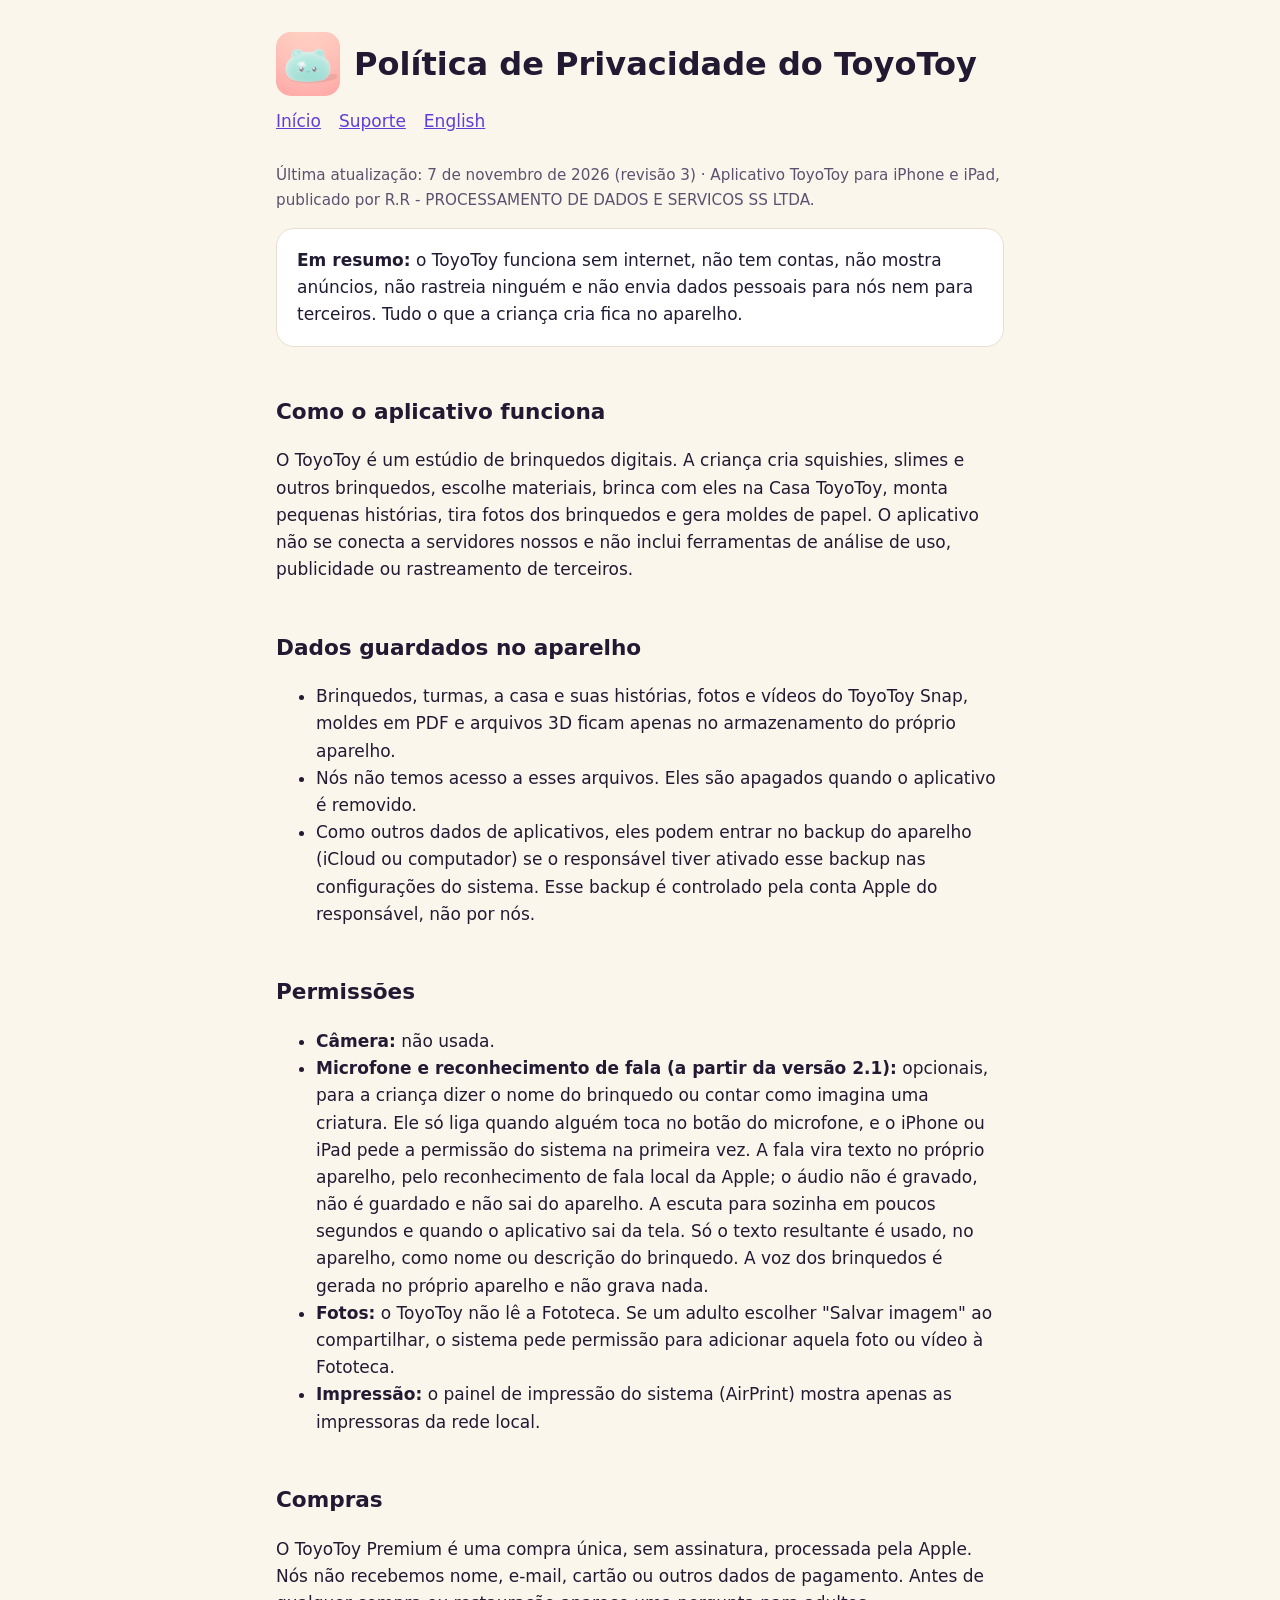
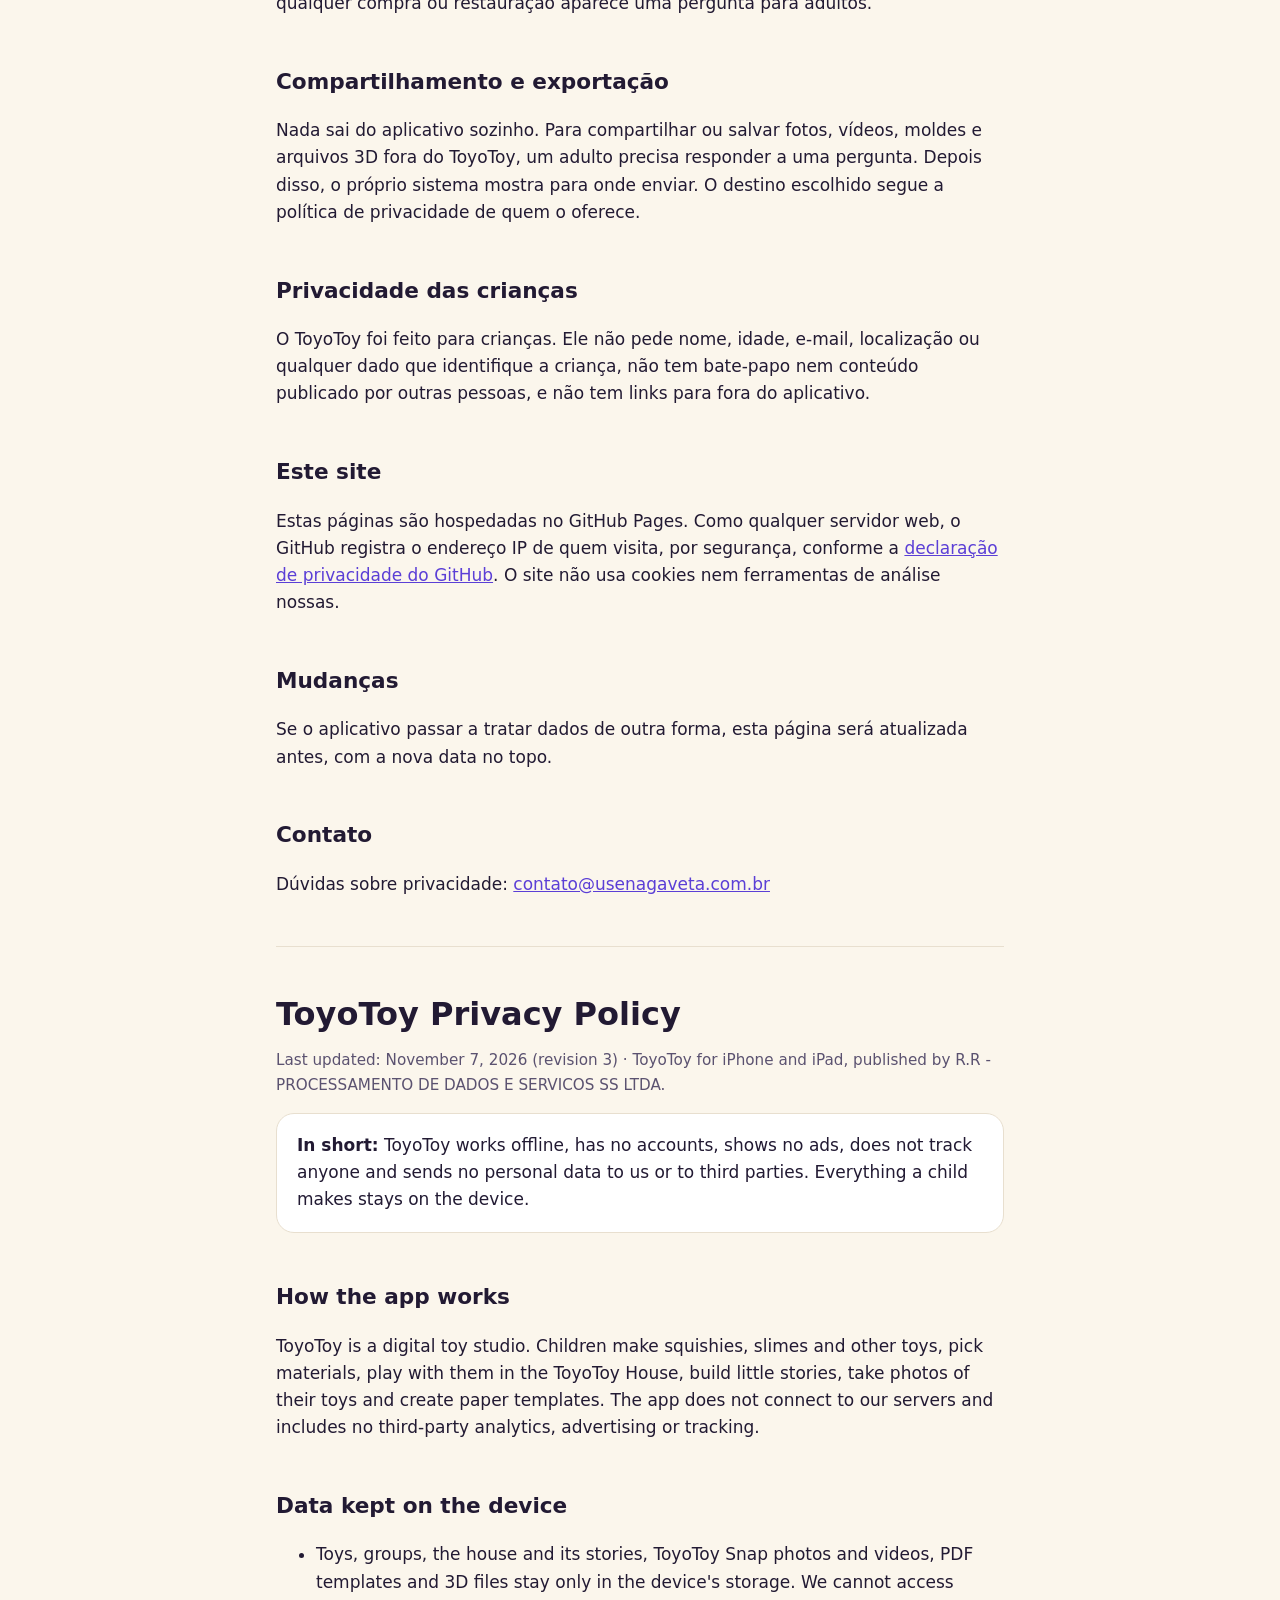
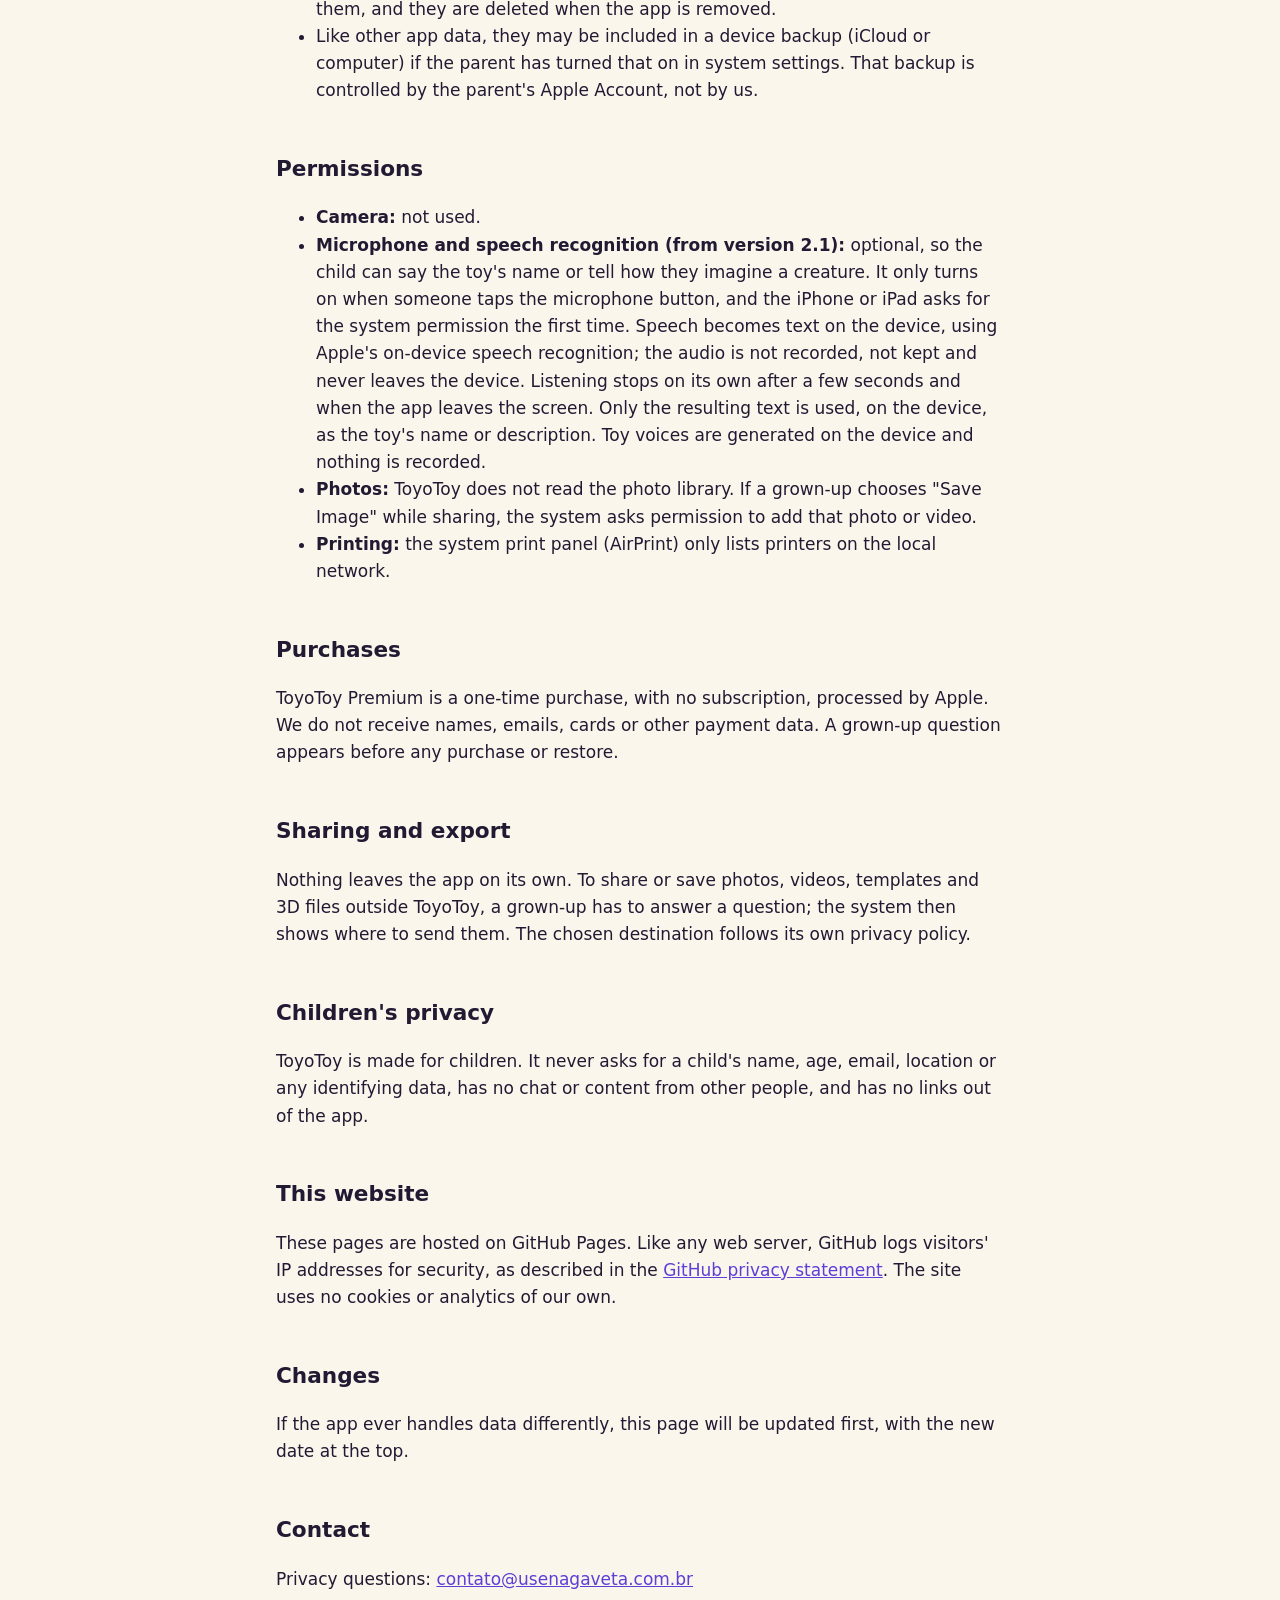
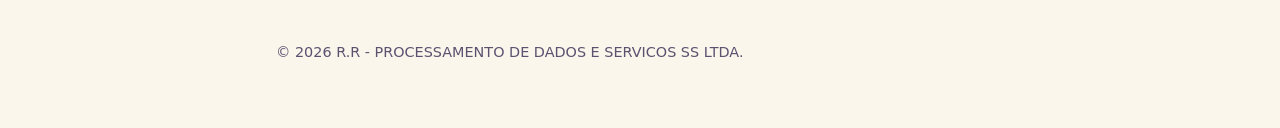
==== commit 04c0c78e: "Privacidade: microfone liga com um toque, com a permissão do sistema (revisão 3) Co-Authored-By: Cla" ====
--- a/privacidade.html
+++ b/privacidade.html
@@ -35,8 +35,8 @@
 <ul>
 <li><strong>Câmera:</strong> não usada.</li>
 <li><strong>Microfone e reconhecimento de fala (a partir da versão 2.1):</strong> opcionais, para a criança dizer o
-nome do brinquedo ou contar como imagina uma criatura. O botão do microfone só funciona depois que um adulto passa
-pela barreira para adultos. A fala vira texto no próprio aparelho, pelo reconhecimento de fala local da Apple; o
+nome do brinquedo ou contar como imagina uma criatura. Ele só liga quando alguém toca no botão do microfone, e o
+iPhone ou iPad pede a permissão do sistema na primeira vez. A fala vira texto no próprio aparelho, pelo reconhecimento de fala local da Apple; o
 áudio não é gravado, não é guardado e não sai do aparelho. A escuta para sozinha em poucos segundos e quando o
 aplicativo sai da tela. Só o texto resultante é usado, no aparelho, como nome ou descrição do brinquedo. A voz dos
 brinquedos é gerada no próprio aparelho e não grava nada.</li>
@@ -91,8 +91,8 @@
 <ul>
 <li><strong>Camera:</strong> not used.</li>
 <li><strong>Microphone and speech recognition (from version 2.1):</strong> optional, so the child can say the toy's
-name or tell how they imagine a creature. The microphone button only works after a grown-up passes the parental gate.
-Speech becomes text on the device, using Apple's on-device speech recognition; the audio is not recorded, not kept and
+name or tell how they imagine a creature. It only turns on when someone taps the microphone button, and the iPhone or
+iPad asks for the system permission the first time. Speech becomes text on the device, using Apple's on-device speech recognition; the audio is not recorded, not kept and
 never leaves the device. Listening stops on its own after a few seconds and when the app leaves the screen. Only the
 resulting text is used, on the device, as the toy's name or description. Toy voices are generated on the device and
 nothing is recorded.</li>
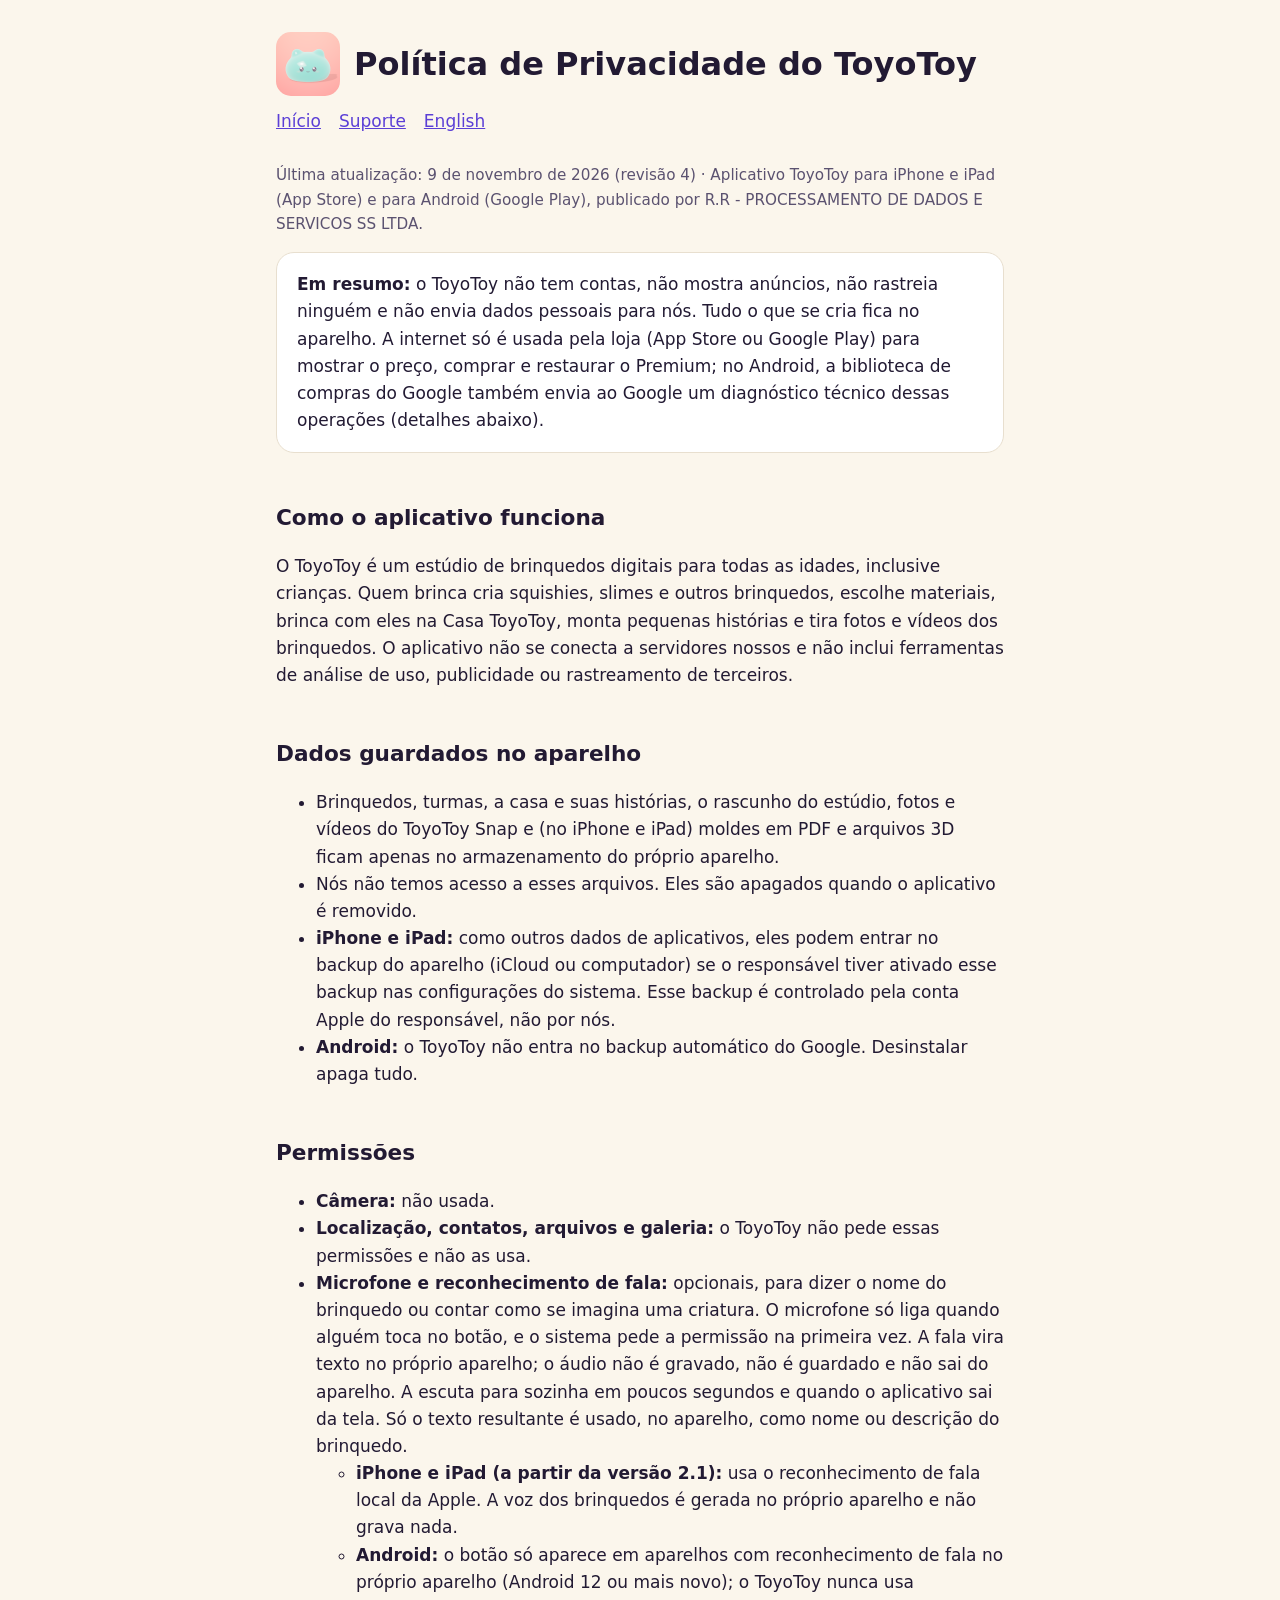
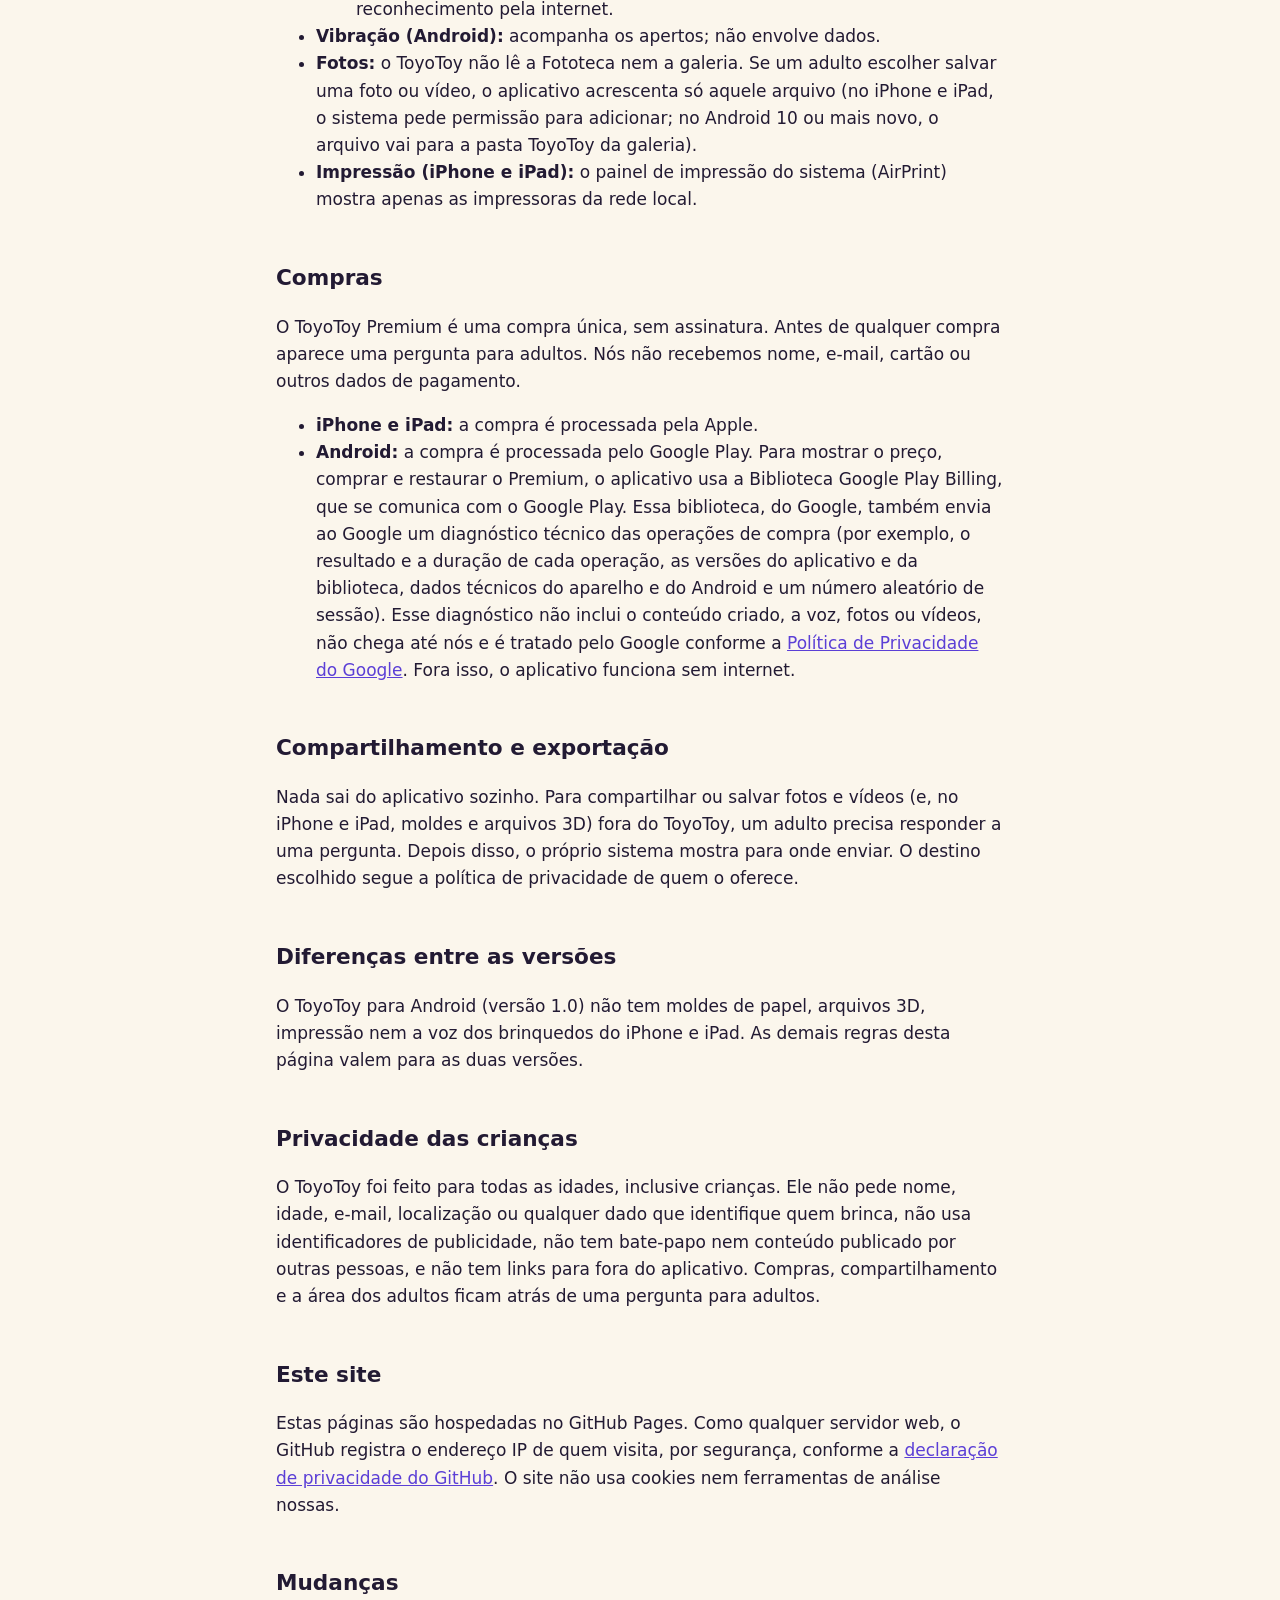
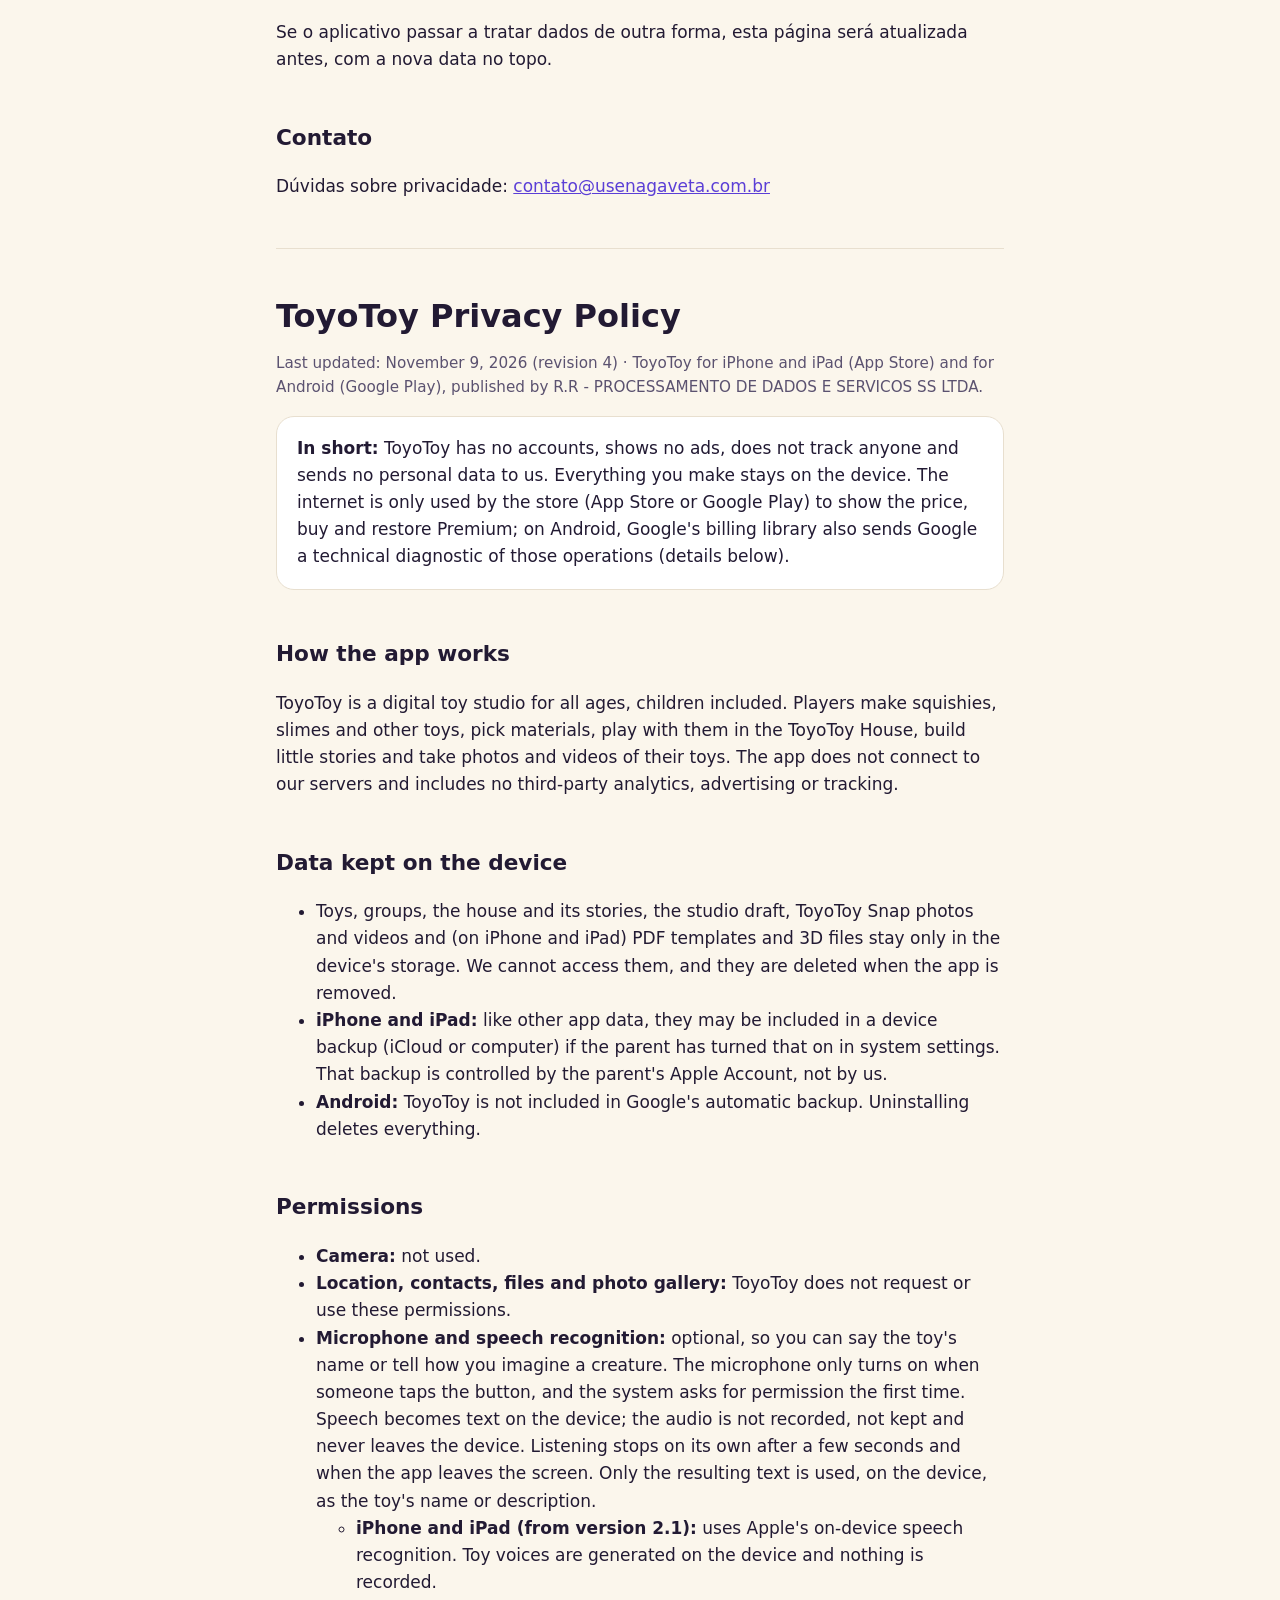
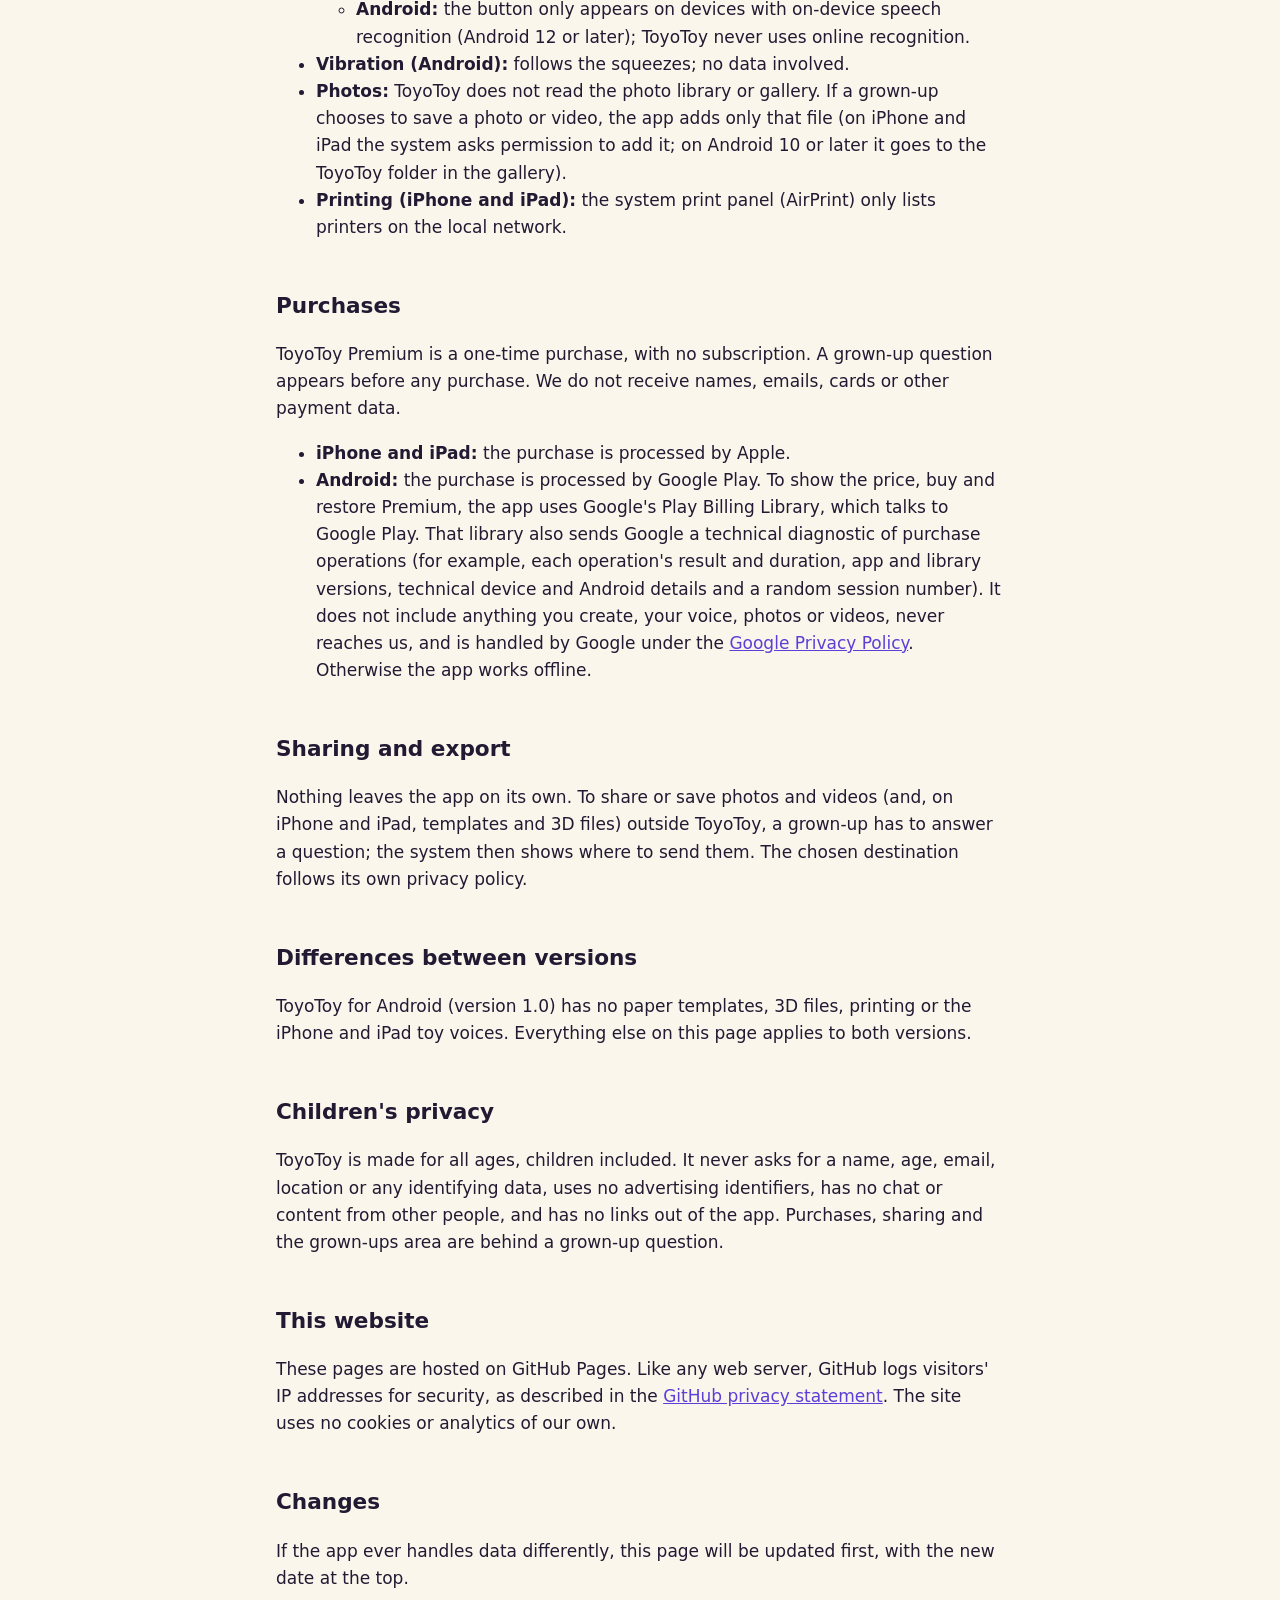
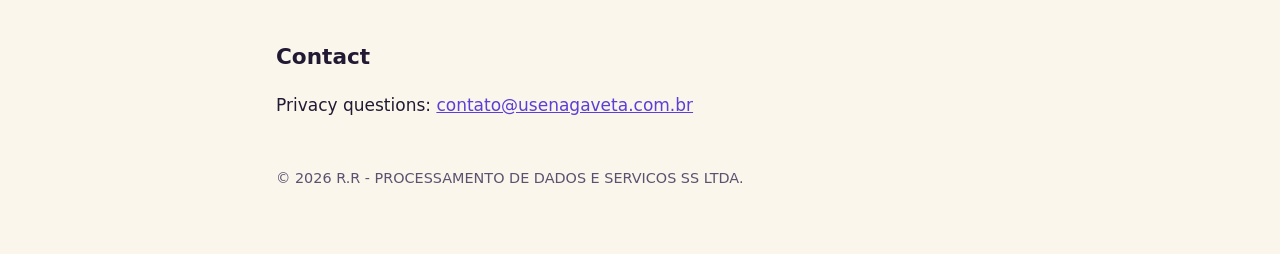
==== commit 6d33f9f4: "Privacidade: Android e iOS na mesma política (revisão 4); diagnóstico da Biblioteca Google Play Bill" ====
--- a/privacidade.html
+++ b/privacidade.html
@@ -10,53 +10,82 @@
 <main>
 <header><img src="icone.png" alt=""><h1>Política de Privacidade do ToyoToy</h1></header>
 <nav><a href="index.html">Início</a><a href="suporte.html">Suporte</a><a href="#en">English</a></nav>
-<p class="muted">Última atualização: 7 de novembro de 2026 (revisão 3) · Aplicativo ToyoToy para iPhone e iPad, publicado por
-R.R - PROCESSAMENTO DE DADOS E SERVICOS SS LTDA.</p>
+<p class="muted">Última atualização: 9 de novembro de 2026 (revisão 4) · Aplicativo ToyoToy para iPhone e iPad (App Store)
+e para Android (Google Play), publicado por R.R - PROCESSAMENTO DE DADOS E SERVICOS SS LTDA.</p>
 
-<div class="card"><strong>Em resumo:</strong> o ToyoToy funciona sem internet, não tem contas, não mostra anúncios, não
-rastreia ninguém e não envia dados pessoais para nós nem para terceiros. Tudo o que a criança cria fica no aparelho.</div>
+<div class="card"><strong>Em resumo:</strong> o ToyoToy não tem contas, não mostra anúncios, não rastreia ninguém e não
+envia dados pessoais para nós. Tudo o que se cria fica no aparelho. A internet só é usada pela loja (App Store ou
+Google Play) para mostrar o preço, comprar e restaurar o Premium; no Android, a biblioteca de compras do Google também
+envia ao Google um diagnóstico técnico dessas operações (detalhes abaixo).</div>
 
 <h2>Como o aplicativo funciona</h2>
-<p>O ToyoToy é um estúdio de brinquedos digitais. A criança cria squishies, slimes e outros brinquedos, escolhe materiais, brinca com eles na Casa ToyoToy, monta pequenas histórias,
-tira fotos dos brinquedos e gera moldes de papel. O aplicativo não se conecta a servidores nossos e não inclui
-ferramentas de análise de uso, publicidade ou rastreamento de terceiros.</p>
+<p>O ToyoToy é um estúdio de brinquedos digitais para todas as idades, inclusive crianças. Quem brinca cria squishies,
+slimes e outros brinquedos, escolhe materiais, brinca com eles na Casa ToyoToy, monta pequenas histórias e tira fotos
+e vídeos dos brinquedos. O aplicativo não se conecta a servidores nossos e não inclui ferramentas de análise de uso,
+publicidade ou rastreamento de terceiros.</p>
 
 <h2>Dados guardados no aparelho</h2>
 <ul>
-<li>Brinquedos, turmas, a casa e suas histórias, fotos e vídeos do ToyoToy Snap, moldes em PDF e arquivos 3D ficam
-apenas no armazenamento do próprio aparelho.</li>
+<li>Brinquedos, turmas, a casa e suas histórias, o rascunho do estúdio, fotos e vídeos do ToyoToy Snap e (no iPhone e
+iPad) moldes em PDF e arquivos 3D ficam apenas no armazenamento do próprio aparelho.</li>
 <li>Nós não temos acesso a esses arquivos. Eles são apagados quando o aplicativo é removido.</li>
-<li>Como outros dados de aplicativos, eles podem entrar no backup do aparelho (iCloud ou computador) se o
-responsável tiver ativado esse backup nas configurações do sistema. Esse backup é controlado pela conta Apple do
-responsável, não por nós.</li>
+<li><strong>iPhone e iPad:</strong> como outros dados de aplicativos, eles podem entrar no backup do aparelho (iCloud ou
+computador) se o responsável tiver ativado esse backup nas configurações do sistema. Esse backup é controlado pela
+conta Apple do responsável, não por nós.</li>
+<li><strong>Android:</strong> o ToyoToy não entra no backup automático do Google. Desinstalar apaga tudo.</li>
 </ul>
 
 <h2>Permissões</h2>
 <ul>
 <li><strong>Câmera:</strong> não usada.</li>
-<li><strong>Microfone e reconhecimento de fala (a partir da versão 2.1):</strong> opcionais, para a criança dizer o
-nome do brinquedo ou contar como imagina uma criatura. Ele só liga quando alguém toca no botão do microfone, e o
-iPhone ou iPad pede a permissão do sistema na primeira vez. A fala vira texto no próprio aparelho, pelo reconhecimento de fala local da Apple; o
-áudio não é gravado, não é guardado e não sai do aparelho. A escuta para sozinha em poucos segundos e quando o
-aplicativo sai da tela. Só o texto resultante é usado, no aparelho, como nome ou descrição do brinquedo. A voz dos
-brinquedos é gerada no próprio aparelho e não grava nada.</li>
-<li><strong>Fotos:</strong> o ToyoToy não lê a Fototeca. Se um adulto escolher "Salvar imagem" ao compartilhar, o
-sistema pede permissão para adicionar aquela foto ou vídeo à Fototeca.</li>
-<li><strong>Impressão:</strong> o painel de impressão do sistema (AirPrint) mostra apenas as impressoras da rede local.</li>
+<li><strong>Localização, contatos, arquivos e galeria:</strong> o ToyoToy não pede essas permissões e não as usa.</li>
+<li><strong>Microfone e reconhecimento de fala:</strong> opcionais, para dizer o nome do brinquedo ou contar como se
+imagina uma criatura. O microfone só liga quando alguém toca no botão, e o sistema pede a permissão na primeira vez.
+A fala vira texto no próprio aparelho; o áudio não é gravado, não é guardado e não sai do aparelho. A escuta para
+sozinha em poucos segundos e quando o aplicativo sai da tela. Só o texto resultante é usado, no aparelho, como nome
+ou descrição do brinquedo.
+  <ul>
+  <li><strong>iPhone e iPad (a partir da versão 2.1):</strong> usa o reconhecimento de fala local da Apple. A voz dos
+  brinquedos é gerada no próprio aparelho e não grava nada.</li>
+  <li><strong>Android:</strong> o botão só aparece em aparelhos com reconhecimento de fala no próprio aparelho (Android
+  12 ou mais novo); o ToyoToy nunca usa reconhecimento pela internet.</li>
+  </ul></li>
+<li><strong>Vibração (Android):</strong> acompanha os apertos; não envolve dados.</li>
+<li><strong>Fotos:</strong> o ToyoToy não lê a Fototeca nem a galeria. Se um adulto escolher salvar uma foto ou vídeo,
+o aplicativo acrescenta só aquele arquivo (no iPhone e iPad, o sistema pede permissão para adicionar; no Android 10 ou
+mais novo, o arquivo vai para a pasta ToyoToy da galeria).</li>
+<li><strong>Impressão (iPhone e iPad):</strong> o painel de impressão do sistema (AirPrint) mostra apenas as impressoras
+da rede local.</li>
 </ul>
 
 <h2>Compras</h2>
-<p>O ToyoToy Premium é uma compra única, sem assinatura, processada pela Apple. Nós não recebemos nome, e-mail, cartão
-ou outros dados de pagamento. Antes de qualquer compra ou restauração aparece uma pergunta para adultos.</p>
+<p>O ToyoToy Premium é uma compra única, sem assinatura. Antes de qualquer compra aparece uma pergunta para adultos.
+Nós não recebemos nome, e-mail, cartão ou outros dados de pagamento.</p>
+<ul>
+<li><strong>iPhone e iPad:</strong> a compra é processada pela Apple.</li>
+<li><strong>Android:</strong> a compra é processada pelo Google Play. Para mostrar o preço, comprar e restaurar o
+Premium, o aplicativo usa a Biblioteca Google Play Billing, que se comunica com o Google Play. Essa biblioteca, do
+Google, também envia ao Google um diagnóstico técnico das operações de compra (por exemplo, o resultado e a duração de
+cada operação, as versões do aplicativo e da biblioteca, dados técnicos do aparelho e do Android e um número aleatório
+de sessão). Esse diagnóstico não inclui o conteúdo criado, a voz, fotos ou vídeos, não chega até nós e é tratado
+pelo Google conforme a <a href="https://policies.google.com/privacy">Política de Privacidade do Google</a>. Fora isso,
+o aplicativo funciona sem internet.</li>
+</ul>
 
 <h2>Compartilhamento e exportação</h2>
-<p>Nada sai do aplicativo sozinho. Para compartilhar ou salvar fotos, vídeos, moldes e arquivos 3D fora do ToyoToy, um
-adulto precisa responder a uma pergunta. Depois disso, o próprio sistema mostra para onde enviar. O destino escolhido
-segue a política de privacidade de quem o oferece.</p>
+<p>Nada sai do aplicativo sozinho. Para compartilhar ou salvar fotos e vídeos (e, no iPhone e iPad, moldes e arquivos
+3D) fora do ToyoToy, um adulto precisa responder a uma pergunta. Depois disso, o próprio sistema mostra para onde
+enviar. O destino escolhido segue a política de privacidade de quem o oferece.</p>
+
+<h2>Diferenças entre as versões</h2>
+<p>O ToyoToy para Android (versão 1.0) não tem moldes de papel, arquivos 3D, impressão nem a voz dos brinquedos do
+iPhone e iPad. As demais regras desta página valem para as duas versões.</p>
 
 <h2>Privacidade das crianças</h2>
-<p>O ToyoToy foi feito para crianças. Ele não pede nome, idade, e-mail, localização ou qualquer dado que identifique a
-criança, não tem bate-papo nem conteúdo publicado por outras pessoas, e não tem links para fora do aplicativo.</p>
+<p>O ToyoToy foi feito para todas as idades, inclusive crianças. Ele não pede nome, idade, e-mail, localização ou
+qualquer dado que identifique quem brinca, não usa identificadores de publicidade, não tem bate-papo nem conteúdo
+publicado por outras pessoas, e não tem links para fora do aplicativo. Compras, compartilhamento e a área dos adultos
+ficam atrás de uma pergunta para adultos.</p>
 
 <h2>Este site</h2>
 <p>Estas páginas são hospedadas no GitHub Pages. Como qualquer servidor web, o GitHub registra o endereço IP de quem
@@ -73,43 +102,71 @@
 
 <section id="en" lang="en">
 <h1>ToyoToy Privacy Policy</h1>
-<p class="muted">Last updated: November 7, 2026 (revision 3) · ToyoToy for iPhone and iPad, published by R.R - PROCESSAMENTO DE DADOS E SERVICOS SS LTDA.</p>
-<div class="card"><strong>In short:</strong> ToyoToy works offline, has no accounts, shows no ads, does not track anyone
-and sends no personal data to us or to third parties. Everything a child makes stays on the device.</div>
+<p class="muted">Last updated: November 9, 2026 (revision 4) · ToyoToy for iPhone and iPad (App Store) and for Android
+(Google Play), published by R.R - PROCESSAMENTO DE DADOS E SERVICOS SS LTDA.</p>
+<div class="card"><strong>In short:</strong> ToyoToy has no accounts, shows no ads, does not track anyone and sends no
+personal data to us. Everything you make stays on the device. The internet is only used by the store (App Store or
+Google Play) to show the price, buy and restore Premium; on Android, Google's billing library also sends Google a
+technical diagnostic of those operations (details below).</div>
 <h2>How the app works</h2>
-<p>ToyoToy is a digital toy studio. Children make squishies, slimes and other toys, pick materials, play with them in the ToyoToy House, build little stories, take photos of their
-toys and create paper templates. The app does not connect to our servers and includes no third-party analytics,
-advertising or tracking.</p>
+<p>ToyoToy is a digital toy studio for all ages, children included. Players make squishies, slimes and other toys, pick
+materials, play with them in the ToyoToy House, build little stories and take photos and videos of their toys. The app
+does not connect to our servers and includes no third-party analytics, advertising or tracking.</p>
 <h2>Data kept on the device</h2>
 <ul>
-<li>Toys, groups, the house and its stories, ToyoToy Snap photos and videos, PDF templates and 3D files stay only in the device's
-storage. We cannot access them, and they are deleted when the app is removed.</li>
-<li>Like other app data, they may be included in a device backup (iCloud or computer) if the parent has turned that on in
-system settings. That backup is controlled by the parent's Apple Account, not by us.</li>
+<li>Toys, groups, the house and its stories, the studio draft, ToyoToy Snap photos and videos and (on iPhone and iPad)
+PDF templates and 3D files stay only in the device's storage. We cannot access them, and they are deleted when the app
+is removed.</li>
+<li><strong>iPhone and iPad:</strong> like other app data, they may be included in a device backup (iCloud or computer)
+if the parent has turned that on in system settings. That backup is controlled by the parent's Apple Account, not by
+us.</li>
+<li><strong>Android:</strong> ToyoToy is not included in Google's automatic backup. Uninstalling deletes everything.</li>
 </ul>
 <h2>Permissions</h2>
 <ul>
 <li><strong>Camera:</strong> not used.</li>
-<li><strong>Microphone and speech recognition (from version 2.1):</strong> optional, so the child can say the toy's
-name or tell how they imagine a creature. It only turns on when someone taps the microphone button, and the iPhone or
-iPad asks for the system permission the first time. Speech becomes text on the device, using Apple's on-device speech recognition; the audio is not recorded, not kept and
-never leaves the device. Listening stops on its own after a few seconds and when the app leaves the screen. Only the
-resulting text is used, on the device, as the toy's name or description. Toy voices are generated on the device and
-nothing is recorded.</li>
-<li><strong>Photos:</strong> ToyoToy does not read the photo library. If a grown-up chooses "Save Image" while sharing, the
-system asks permission to add that photo or video.</li>
-<li><strong>Printing:</strong> the system print panel (AirPrint) only lists printers on the local network.</li>
+<li><strong>Location, contacts, files and photo gallery:</strong> ToyoToy does not request or use these permissions.</li>
+<li><strong>Microphone and speech recognition:</strong> optional, so you can say the toy's name or tell how you imagine a
+creature. The microphone only turns on when someone taps the button, and the system asks for permission the first time.
+Speech becomes text on the device; the audio is not recorded, not kept and never leaves the device. Listening stops on
+its own after a few seconds and when the app leaves the screen. Only the resulting text is used, on the device, as the
+toy's name or description.
+  <ul>
+  <li><strong>iPhone and iPad (from version 2.1):</strong> uses Apple's on-device speech recognition. Toy voices are
+  generated on the device and nothing is recorded.</li>
+  <li><strong>Android:</strong> the button only appears on devices with on-device speech recognition (Android 12 or
+  later); ToyoToy never uses online recognition.</li>
+  </ul></li>
+<li><strong>Vibration (Android):</strong> follows the squeezes; no data involved.</li>
+<li><strong>Photos:</strong> ToyoToy does not read the photo library or gallery. If a grown-up chooses to save a photo or
+video, the app adds only that file (on iPhone and iPad the system asks permission to add it; on Android 10 or later it
+goes to the ToyoToy folder in the gallery).</li>
+<li><strong>Printing (iPhone and iPad):</strong> the system print panel (AirPrint) only lists printers on the local
+network.</li>
 </ul>
 <h2>Purchases</h2>
-<p>ToyoToy Premium is a one-time purchase, with no subscription, processed by Apple. We do not receive names, emails,
-cards or other payment data. A grown-up question appears before any purchase or restore.</p>
+<p>ToyoToy Premium is a one-time purchase, with no subscription. A grown-up question appears before any purchase. We do
+not receive names, emails, cards or other payment data.</p>
+<ul>
+<li><strong>iPhone and iPad:</strong> the purchase is processed by Apple.</li>
+<li><strong>Android:</strong> the purchase is processed by Google Play. To show the price, buy and restore Premium, the
+app uses Google's Play Billing Library, which talks to Google Play. That library also sends Google a technical
+diagnostic of purchase operations (for example, each operation's result and duration, app and library versions,
+technical device and Android details and a random session number). It does not include anything you create, your
+voice, photos or videos, never reaches us, and is handled by Google under the
+<a href="https://policies.google.com/privacy">Google Privacy Policy</a>. Otherwise the app works offline.</li>
+</ul>
 <h2>Sharing and export</h2>
-<p>Nothing leaves the app on its own. To share or save photos, videos, templates and 3D files outside ToyoToy, a grown-up
-has to answer a question; the system then shows where to send them. The chosen destination follows its own privacy
-policy.</p>
+<p>Nothing leaves the app on its own. To share or save photos and videos (and, on iPhone and iPad, templates and 3D
+files) outside ToyoToy, a grown-up has to answer a question; the system then shows where to send them. The chosen
+destination follows its own privacy policy.</p>
+<h2>Differences between versions</h2>
+<p>ToyoToy for Android (version 1.0) has no paper templates, 3D files, printing or the iPhone and iPad toy voices.
+Everything else on this page applies to both versions.</p>
 <h2>Children's privacy</h2>
-<p>ToyoToy is made for children. It never asks for a child's name, age, email, location or any identifying data, has no
-chat or content from other people, and has no links out of the app.</p>
+<p>ToyoToy is made for all ages, children included. It never asks for a name, age, email, location or any identifying
+data, uses no advertising identifiers, has no chat or content from other people, and has no links out of the app.
+Purchases, sharing and the grown-ups area are behind a grown-up question.</p>
 <h2>This website</h2>
 <p>These pages are hosted on GitHub Pages. Like any web server, GitHub logs visitors' IP addresses for security, as
 described in the <a href="https://docs.github.com/site-policy/privacy-policies/github-general-privacy-statement">GitHub
